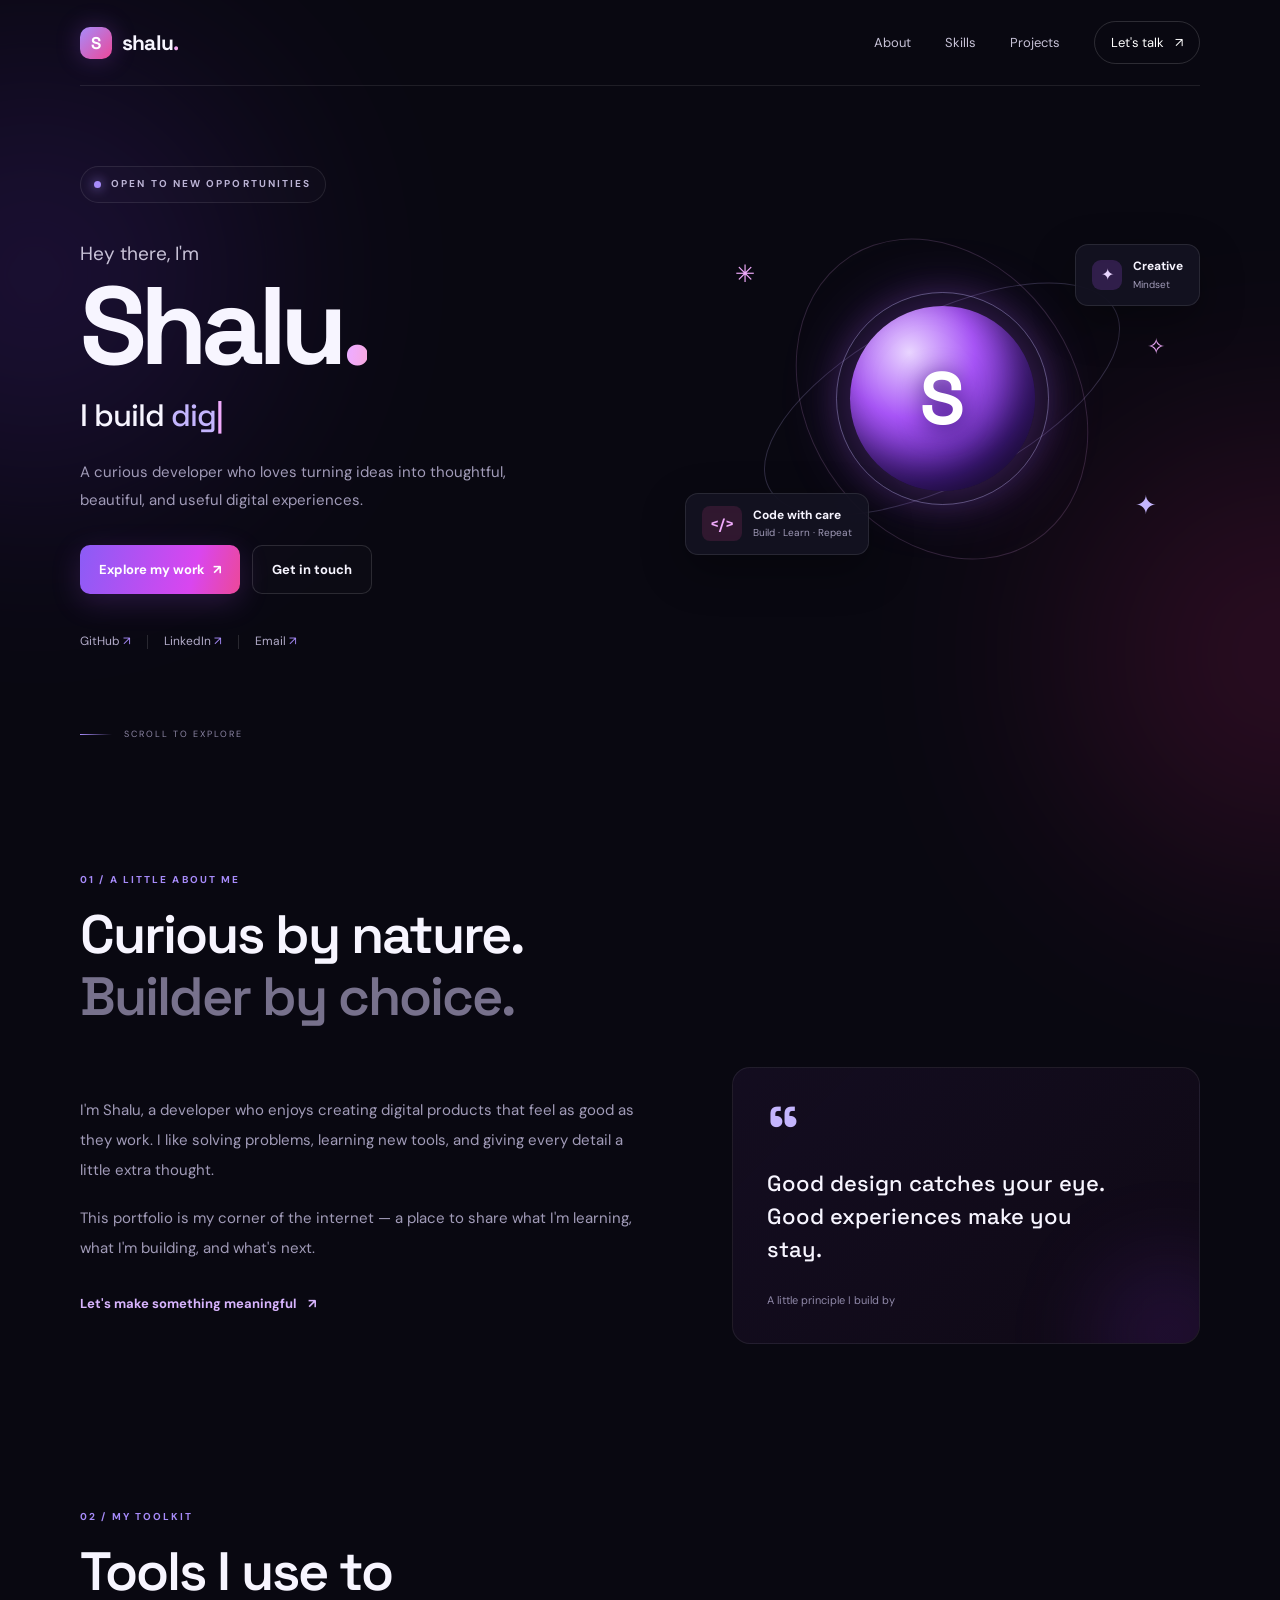
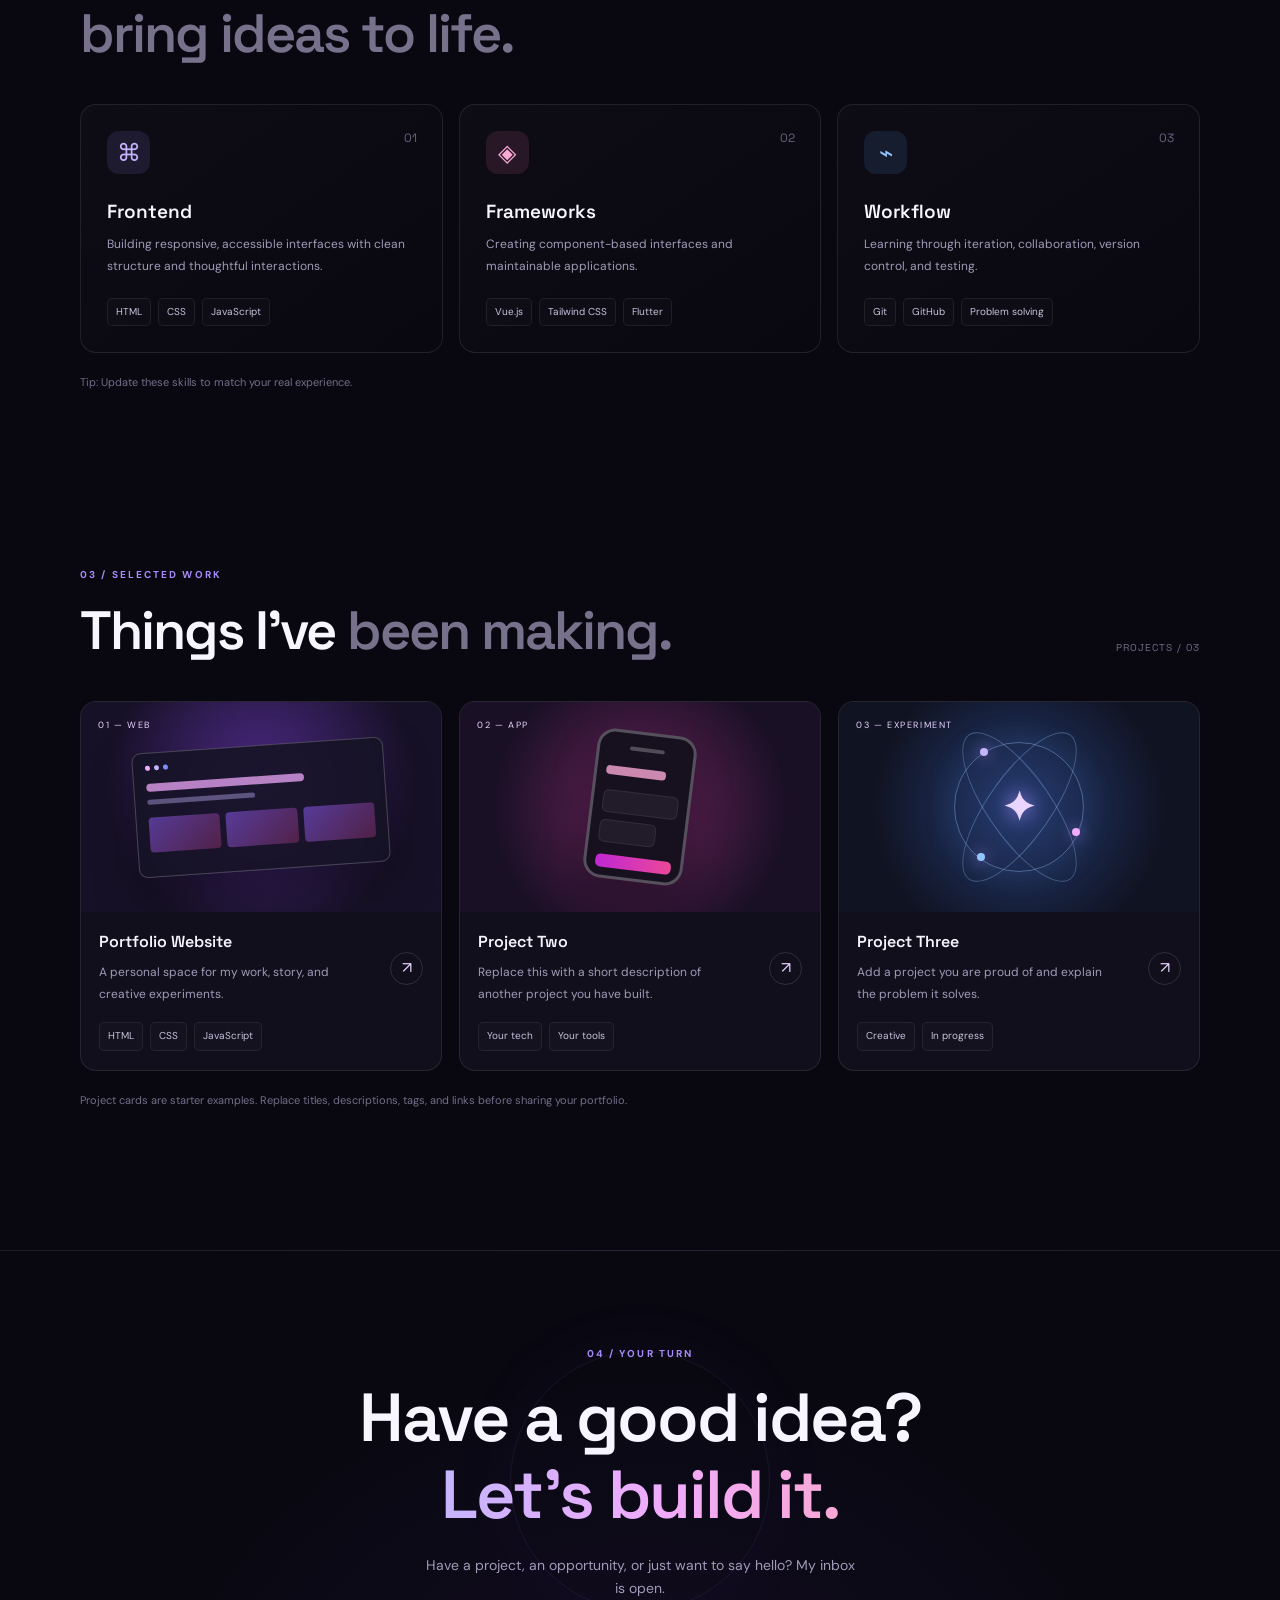
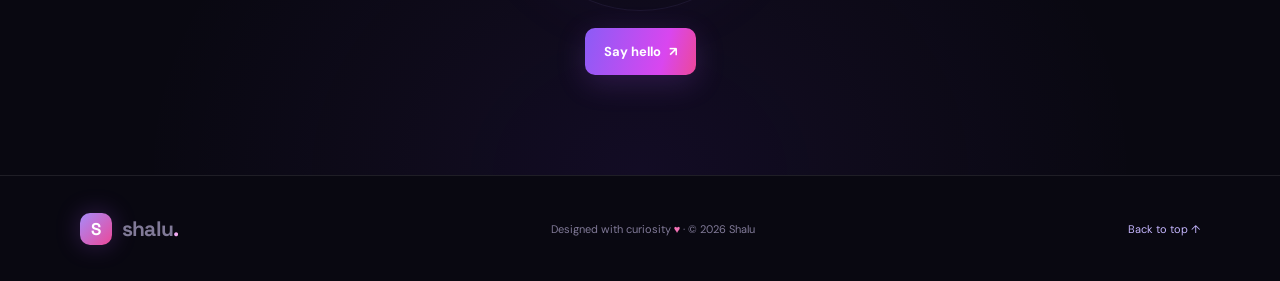
==== index.html @ dce4b7cf "Add files via upload" ====
<!DOCTYPE html>
<html lang="en">
<head>
  <meta charset="UTF-8" />
  <meta name="viewport" content="width=device-width, initial-scale=1.0" />
  <meta name="theme-color" content="#090811" />
  <meta name="description" content="Shalu's personal portfolio — projects, skills, and ways to connect." />
  <title>Shalu — Personal Portfolio</title>
  <link rel="preconnect" href="https://fonts.googleapis.com">
  <link rel="preconnect" href="https://fonts.gstatic.com" crossorigin>
  <link href="https://fonts.googleapis.com/css2?family=DM+Sans:wght@400;500;600;700&family=Space+Grotesk:wght@400;500;600;700&display=swap" rel="stylesheet">
  <link rel="stylesheet" href="style.css" />
  <script src="script.js" defer></script>
</head>
<body>
  <div class="ambient ambient-one"></div>
  <div class="ambient ambient-two"></div>
  <header class="site-header">
    <a class="brand" href="#home" aria-label="Shalu home"><span class="brand-mark">S</span><span>shalu<span class="brand-dot">.</span></span></a>
    <button class="menu-toggle" aria-label="Toggle navigation" aria-expanded="false"><span></span><span></span></button>
    <nav class="nav-links" id="nav-links">
      <a href="#about">About</a><a href="#skills">Skills</a><a href="#projects">Projects</a><a href="#contact" class="nav-contact">Let's talk <span>↗</span></a>
    </nav>
  </header>

  <main>
    <section class="hero section-wrap" id="home">
      <div class="hero-copy reveal">
        <div class="eyebrow"><span class="status-dot"></span> OPEN TO NEW OPPORTUNITIES</div>
        <p class="hello">Hey there, I'm</p>
        <h1>Shalu<span class="gradient-text">.</span></h1>
        <h2>I build <span class="typed-text">digital experiences</span><span class="cursor">|</span></h2>
        <p class="hero-description">A curious developer who loves turning ideas into thoughtful, beautiful, and useful digital experiences.</p>
        <div class="hero-actions">
          <a class="button button-primary" href="#projects">Explore my work <span>↗</span></a>
          <a class="button button-ghost" href="#contact">Get in touch</a>
        </div>
        <div class="social-row">
          <a href="https://github.com/shalu2024" target="_blank" rel="noreferrer">GitHub <span>↗</span></a>
          <span class="social-divider"></span>
          <a href="https://www.linkedin.com/" target="_blank" rel="noreferrer">LinkedIn <span>↗</span></a>
          <span class="social-divider"></span>
          <a href="mailto:hello@example.com">Email <span>↗</span></a>
        </div>
      </div>
      <div class="hero-art reveal" aria-label="Decorative abstract portfolio artwork">
        <div class="orbit orbit-a"></div><div class="orbit orbit-b"></div>
        <div class="glow-core"><span>S</span></div>
        <div class="floating-card card-top"><span class="mini-icon">✦</span><div><strong>Creative</strong><small>Mindset</small></div></div>
        <div class="floating-card card-bottom"><span class="code-icon">&lt;/&gt;</span><div><strong>Code with care</strong><small>Build · Learn · Repeat</small></div></div>
        <span class="spark spark-one">✳</span><span class="spark spark-two">✦</span><span class="spark spark-three">✧</span>
      </div>
      <a class="scroll-cue" href="#about"><span class="scroll-line"></span> SCROLL TO EXPLORE</a>
    </section>

    <section class="section-wrap section-block" id="about">
      <div class="section-heading reveal"><p class="section-kicker">01 / A LITTLE ABOUT ME</p><h2>Curious by nature.<br><span class="muted">Builder by choice.</span></h2></div>
      <div class="about-grid">
        <div class="about-copy reveal"><p>I'm Shalu, a developer who enjoys creating digital products that feel as good as they work. I like solving problems, learning new tools, and giving every detail a little extra thought.</p><p>This portfolio is my corner of the internet — a place to share what I'm learning, what I'm building, and what's next.</p><a class="text-link" href="#contact">Let's make something meaningful <span>↗</span></a></div>
        <div class="about-note reveal"><span class="quote-mark">“</span><p>Good design catches your eye. Good experiences make you stay.</p><span class="note-caption">A little principle I build by</span></div>
      </div>
    </section>

    <section class="section-wrap section-block" id="skills">
      <div class="section-heading reveal"><p class="section-kicker">02 / MY TOOLKIT</p><h2>Tools I use to<br><span class="muted">bring ideas to life.</span></h2></div>
      <div class="skill-grid">
        <div class="skill-card reveal"><span class="skill-number">01</span><div class="skill-symbol purple">⌘</div><h3>Frontend</h3><p>Building responsive, accessible interfaces with clean structure and thoughtful interactions.</p><div class="tag-list"><span>HTML</span><span>CSS</span><span>JavaScript</span></div></div>
        <div class="skill-card reveal"><span class="skill-number">02</span><div class="skill-symbol pink">◈</div><h3>Frameworks</h3><p>Creating component-based interfaces and maintainable applications.</p><div class="tag-list"><span>Vue.js</span><span>Tailwind CSS</span><span>Flutter</span></div></div>
        <div class="skill-card reveal"><span class="skill-number">03</span><div class="skill-symbol blue">⌁</div><h3>Workflow</h3><p>Learning through iteration, collaboration, version control, and testing.</p><div class="tag-list"><span>Git</span><span>GitHub</span><span>Problem solving</span></div></div>
      </div>
      <p class="small-note">Tip: Update these skills to match your real experience.</p>
    </section>

    <section class="section-wrap section-block" id="projects">
      <div class="section-heading heading-row reveal"><div><p class="section-kicker">03 / SELECTED WORK</p><h2>Things I've <span class="muted">been making.</span></h2></div><span class="project-count">PROJECTS / 03</span></div>
      <div class="project-grid">
        <article class="project-card reveal"><div class="project-visual visual-one"><span class="visual-label">01 — WEB</span><div class="mock-window"><div class="mock-dots"><i></i><i></i><i></i></div><div class="mock-line wide"></div><div class="mock-line"></div><div class="mock-panels"><b></b><b></b><b></b></div></div></div><div class="project-info"><div><h3>Portfolio Website</h3><p>A personal space for my work, story, and creative experiments.</p></div><a class="project-link" href="https://github.com/shalu2024" target="_blank" rel="noreferrer" aria-label="View portfolio project on GitHub">↗</a></div><div class="project-tags"><span>HTML</span><span>CSS</span><span>JavaScript</span></div></article>
        <article class="project-card reveal"><div class="project-visual visual-two"><span class="visual-label">02 — APP</span><div class="app-mock"><div class="app-top"></div><div class="app-title"></div><div class="app-item"></div><div class="app-item short"></div><div class="app-button"></div></div></div><div class="project-info"><div><h3>Project Two</h3><p>Replace this with a short description of another project you have built.</p></div><a class="project-link" href="https://github.com/shalu2024" target="_blank" rel="noreferrer" aria-label="View project two on GitHub">↗</a></div><div class="project-tags"><span>Your tech</span><span>Your tools</span></div></article>
        <article class="project-card reveal"><div class="project-visual visual-three"><span class="visual-label">03 — EXPERIMENT</span><div class="orbital-art"><i></i><i></i><i></i><b>✦</b></div></div><div class="project-info"><div><h3>Project Three</h3><p>Add a project you are proud of and explain the problem it solves.</p></div><a class="project-link" href="https://github.com/shalu2024" target="_blank" rel="noreferrer" aria-label="View project three on GitHub">↗</a></div><div class="project-tags"><span>Creative</span><span>In progress</span></div></article>
      </div>
      <p class="small-note">Project cards are starter examples. Replace titles, descriptions, tags, and links before sharing your portfolio.</p>
    </section>

    <section class="contact-section" id="contact"><div class="section-wrap contact-inner reveal"><p class="section-kicker">04 / YOUR TURN</p><h2>Have a good idea?<br><span class="gradient-text">Let's build it.</span></h2><p>Have a project, an opportunity, or just want to say hello? My inbox is open.</p><a class="button button-primary" href="mailto:hello@example.com">Say hello <span>↗</span></a><div class="contact-orb"></div></div></section>
  </main>

  <footer class="site-footer section-wrap"><a class="brand" href="#home"><span class="brand-mark">S</span><span>shalu<span class="brand-dot">.</span></span></a><p>Designed with curiosity <span class="heart">♥</span> · © <span id="year"></span> Shalu</p><a class="back-top" href="#home">Back to top ↑</a></footer>
</body>
</html>
---- style.css ----
:root{--bg:#090811;--panel:#11101d;--panel2:#151323;--text:#f7f5ff;--muted:#a19bb8;--purple:#a78bfa;--pink:#f472b6;--line:rgba(255,255,255,.09);--font:'DM Sans',sans-serif;--display:'Space Grotesk',sans-serif}
*{box-sizing:border-box}html{scroll-behavior:smooth;scroll-padding-top:90px}body{margin:0;background:var(--bg);color:var(--text);font-family:var(--font);line-height:1.65;overflow-x:hidden}a{color:inherit;text-decoration:none}.ambient{position:absolute;width:430px;height:430px;border-radius:50%;filter:blur(120px);opacity:.17;pointer-events:none;z-index:-1}.ambient-one{top:60px;left:-180px;background:#7c3aed}.ambient-two{top:440px;right:-220px;background:#db2777}.site-header{width:min(1120px,calc(100% - 48px));height:86px;margin:auto;display:flex;align-items:center;justify-content:space-between;border-bottom:1px solid var(--line);position:relative;z-index:10}.brand{display:inline-flex;align-items:center;gap:10px;font:700 21px var(--display);letter-spacing:-.8px}.brand-mark{width:32px;height:32px;display:grid;place-items:center;border-radius:10px;background:linear-gradient(135deg,#a78bfa,#ec4899);color:white;font-size:17px;box-shadow:0 0 25px #a855f744}.brand-dot,.gradient-text{background:linear-gradient(100deg,#c4b5fd,#f0abfc 55%,#f9a8d4);-webkit-background-clip:text;background-clip:text;color:transparent}.nav-links{display:flex;align-items:center;gap:34px;font-size:13px;color:#c7c2d7}.nav-links>a:not(.nav-contact):hover,.social-row a:hover{color:#fff}.nav-contact{padding:10px 16px;border:1px solid #ffffff25;border-radius:30px;color:#fff}.nav-contact span,.button span{margin-left:8px}.menu-toggle{display:none;background:none;border:0}.section-wrap{width:min(1120px,calc(100% - 48px));margin-inline:auto}.hero{min-height:680px;display:grid;grid-template-columns:1.08fr .92fr;align-items:center;position:relative;padding-top:30px;padding-bottom:90px}.hero-copy{padding:50px 0 30px}.eyebrow,.section-kicker{font-size:10px;letter-spacing:2.1px;font-weight:700;color:#bcb4d5}.eyebrow{display:inline-flex;align-items:center;gap:10px;border:1px solid var(--line);background:#ffffff04;padding:9px 13px;border-radius:30px}.status-dot{width:7px;height:7px;background:#a78bfa;border-radius:50%;box-shadow:0 0 12px #a78bfa}.hello{font-size:19px;color:#c8c2d7;margin:35px 0 0}.hero h1{font:700 clamp(66px,9vw,110px)/1.04 var(--display);letter-spacing:-7px;margin:0 0 12px}.hero h2{font:500 clamp(22px,3vw,31px)/1.3 var(--display);letter-spacing:-1px;margin:0 0 22px}.typed-text{color:#c4b5fd}.cursor{color:#f0abfc;animation:blink 1s steps(2,start) infinite}.hero-description{max-width:440px;color:var(--muted);font-size:15px;line-height:1.9}.hero-actions{display:flex;gap:12px;margin-top:30px;flex-wrap:wrap}.button{display:inline-flex;align-items:center;justify-content:center;padding:13px 19px;border-radius:10px;font-size:13px;font-weight:700;transition:transform .2s,box-shadow .2s}.button:hover{transform:translateY(-3px)}.button-primary{background:linear-gradient(105deg,#8b5cf6,#d946ef 70%,#ec4899);box-shadow:0 8px 30px #a855f733;color:white}.button-primary:hover{box-shadow:0 12px 38px #a855f755}.button-ghost{border:1px solid #ffffff20;background:#ffffff04}.social-row{display:flex;align-items:center;gap:16px;margin-top:38px;color:#b2abc8;font-size:12px}.social-row a span{color:#a78bfa}.social-divider{height:14px;width:1px;background:#ffffff22}.hero-art{height:440px;position:relative;display:grid;place-items:center}.glow-core{width:185px;height:185px;border-radius:50%;display:grid;place-items:center;background:radial-gradient(circle at 32% 25%,#e9d5ff,#a855f7 35%,#4c1d95 70%,#170d2d);box-shadow:0 0 65px #a855f766,inset -16px -20px 35px #08061288;position:relative;z-index:2;animation:float 6s ease-in-out infinite}.glow-core:before{content:"";position:absolute;inset:-14px;border:1px solid #c4b5fd66;border-radius:50%;box-shadow:0 0 30px #a855f722}.glow-core span{font:700 74px var(--display);color:white;text-shadow:0 4px 25px #2e1065}.orbit{position:absolute;border:1px solid #c4b5fd35;border-radius:50%;transform:rotate(-27deg)}.orbit-a{width:390px;height:170px}.orbit-b{width:340px;height:270px;transform:rotate(57deg);border-color:#f0abfc2b}.floating-card{position:absolute;display:flex;align-items:center;gap:11px;background:#151323d9;border:1px solid #ffffff18;box-shadow:0 15px 45px #0005;backdrop-filter:blur(14px);padding:12px 16px;border-radius:13px;z-index:3}.floating-card strong,.floating-card small{display:block}.floating-card strong{font-size:12px}.floating-card small{font-size:10px;color:var(--muted)}.card-top{top:65px;right:0}.card-bottom{bottom:64px;left:0}.mini-icon{display:grid;place-items:center;width:30px;height:30px;border-radius:9px;background:#a855f733;color:#e9d5ff}.code-icon{font:700 15px var(--display);color:#f0abfc;background:#ec489922;padding:8px;border-radius:8px}.spark{position:absolute;color:#f0abfc}.spark-one{top:75px;left:50px;font-size:24px}.spark-two{bottom:92px;right:43px;font-size:26px;color:#c4b5fd}.spark-three{top:150px;right:35px;font-size:22px}.scroll-cue{position:absolute;bottom:30px;left:0;display:flex;align-items:center;gap:12px;font-size:9px;letter-spacing:2px;color:#8d86a5}.scroll-line{width:32px;height:1px;background:linear-gradient(90deg,#a78bfa,transparent)}.section-block{padding-top:100px;padding-bottom:65px}.section-heading{margin-bottom:40px}.section-kicker{margin:0 0 16px;color:#a78bfa}.section-heading h2,.contact-inner h2{font:600 clamp(34px,5vw,54px)/1.14 var(--display);letter-spacing:-2px;margin:0}.muted{color:#77718c}.about-grid{display:grid;grid-template-columns:1.1fr .9fr;gap:80px;align-items:center}.about-copy p{font-size:15px;color:var(--muted);line-height:2;margin:0 0 18px}.text-link{display:inline-flex;gap:12px;color:#d8b4fe;font-size:13px;font-weight:700;margin-top:12px}.about-note{min-height:220px;padding:30px 34px;border:1px solid #ffffff12;border-radius:18px;background:linear-gradient(135deg,#a855f711,#ec489908);position:relative;overflow:hidden}.about-note:after{content:"";position:absolute;width:160px;height:160px;border-radius:50%;background:#9333ea20;filter:blur(40px);right:-50px;bottom:-70px}.quote-mark{font:700 64px var(--display);line-height:1;color:#c4b5fd}.about-note p{font:500 22px/1.5 var(--display);max-width:340px;margin:5px 0 20px}.note-caption{font-size:11px;color:#8f88a8}.skill-grid{display:grid;grid-template-columns:repeat(3,1fr);gap:16px}.skill-card{position:relative;padding:26px;border-radius:16px;border:1px solid var(--line);background:linear-gradient(145deg,#ffffff06,#ffffff01);transition:transform .25s,border-color .25s}.skill-card:hover,.project-card:hover{transform:translateY(-5px);border-color:#c084fc55}.skill-number{position:absolute;top:25px;right:25px;font:12px var(--display);color:#69627e}.skill-symbol{width:43px;height:43px;display:grid;place-items:center;border-radius:12px;font-size:24px;margin-bottom:25px}.purple{color:#c4b5fd;background:#a78bfa1c}.pink{color:#f9a8d4;background:#f472b61c}.blue{color:#93c5fd;background:#60a5fa1c}.skill-card h3,.project-info h3{font:600 19px var(--display);margin:0 0 10px}.skill-card p,.project-info p{font-size:12px;line-height:1.8;color:var(--muted);margin:0}.tag-list,.project-tags{display:flex;gap:7px;flex-wrap:wrap;margin-top:20px}.tag-list span,.project-tags span{font-size:10px;color:#c8c1dc;border:1px solid #ffffff12;background:#ffffff04;border-radius:5px;padding:5px 8px}.small-note{font-size:11px;color:#746d89;margin-top:20px}.heading-row{display:flex;justify-content:space-between;align-items:end}.project-count{font:10px var(--display);letter-spacing:1px;color:#716a86;padding-bottom:7px}.project-grid{display:grid;grid-template-columns:repeat(3,1fr);gap:17px}.project-card{border:1px solid var(--line);border-radius:16px;overflow:hidden;background:#100f1b;transition:transform .25s,border-color .25s}.project-visual{height:210px;position:relative;display:grid;place-items:center;overflow:hidden}.visual-one{background:radial-gradient(circle at 50% 40%,#542d91,#171127 70%)}.visual-two{background:radial-gradient(circle at 50% 50%,#6b245e,#1a1025 70%)}.visual-three{background:radial-gradient(circle at 50% 50%,#253c72,#101322 70%)}.visual-label{position:absolute;top:16px;left:17px;font-size:9px;letter-spacing:1.6px;color:#e9d5ff}.mock-window{width:70%;height:125px;border-radius:9px;background:#171326e8;border:1px solid #ffffff35;padding:12px;box-shadow:0 20px 45px #0006;transform:rotate(-4deg)}.mock-dots{display:flex;gap:4px;margin-bottom:13px}.mock-dots i{width:5px;height:5px;border-radius:50%;background:#f0abfc}.mock-dots i:nth-child(2){background:#c4b5fd}.mock-dots i:nth-child(3){background:#818cf8}.mock-line{height:5px;width:48%;background:#c4b5fd66;border-radius:4px;margin:8px 0}.mock-line.wide{width:70%;height:8px;background:#f0abfcbb}.mock-panels{display:flex;gap:6px;margin-top:13px}.mock-panels b{height:35px;flex:1;border-radius:4px;background:linear-gradient(135deg,#8b5cf688,#ec489944)}.app-mock{width:100px;height:150px;border-radius:18px;border:3px solid #ffffff44;background:#17101f;padding:13px 9px;transform:rotate(7deg);box-shadow:0 20px 40px #0005}.app-top{width:35px;height:4px;border-radius:4px;background:#ffffff40;margin:0 auto 17px}.app-title{height:9px;width:60px;background:#f9a8d4cc;border-radius:4px;margin-bottom:15px}.app-item{height:23px;background:#ffffff0d;border:1px solid #ffffff14;border-radius:6px;margin-bottom:7px}.app-item.short{width:75%}.app-button{height:13px;border-radius:5px;background:linear-gradient(90deg,#c026d3,#ec4899);margin-top:12px}.orbital-art{width:130px;height:130px;border:1px solid #93c5fd66;border-radius:50%;display:grid;place-items:center;position:relative;box-shadow:0 0 35px #60a5fa22}.orbital-art:before,.orbital-art:after{content:"";position:absolute;width:175px;height:62px;border:1px solid #93c5fd55;border-radius:50%;transform:rotate(55deg)}.orbital-art:after{transform:rotate(-55deg)}.orbital-art i{position:absolute;width:8px;height:8px;border-radius:50%;background:#c4b5fd;box-shadow:0 0 15px #a78bfa}.orbital-art i:nth-child(1){top:5px;left:25px}.orbital-art i:nth-child(2){right:3px;bottom:35px;background:#f0abfc}.orbital-art i:nth-child(3){left:22px;bottom:10px;background:#93c5fd}.orbital-art b{font-size:40px;color:#e9d5ff;text-shadow:0 0 20px #a78bfa}.project-info{display:flex;align-items:center;justify-content:space-between;gap:12px;padding:19px 18px 0}.project-info h3{font-size:16px}.project-info p{max-width:260px}.project-link{width:33px;height:33px;flex:0 0 auto;border:1px solid #ffffff20;border-radius:50%;display:grid;place-items:center;color:#e9d5ff;transition:background .2s}.project-link:hover{background:#a855f733}.project-tags{padding:0 18px 19px;margin-top:17px}.contact-section{padding:95px 0 100px;margin-top:65px;border-top:1px solid var(--line);border-bottom:1px solid var(--line);background:radial-gradient(ellipse at 50% 100%,#7c3aed16,transparent 55%);overflow:hidden}.contact-inner{text-align:center;position:relative}.contact-inner h2{font-size:clamp(42px,6vw,68px);margin-bottom:20px}.contact-inner>p:not(.section-kicker){color:var(--muted);font-size:14px;margin:0 auto 28px;max-width:430px}.contact-orb{position:absolute;width:260px;height:260px;border-radius:50%;border:1px solid #a78bfa17;left:calc(50% - 130px);top:5px;z-index:-1;box-shadow:0 0 80px #a855f70b}.site-footer{min-height:105px;display:flex;align-items:center;justify-content:space-between;gap:20px;color:#817a98}.site-footer p{font-size:11px}.heart{color:#f472b6}.back-top{font-size:11px;color:#c4b5fd}.reveal{opacity:0;transform:translateY(18px);transition:opacity .7s ease,transform .7s ease}.reveal.visible{opacity:1;transform:translateY(0)}@keyframes float{0%,100%{transform:translateY(0)}50%{transform:translateY(-12px)}}@keyframes blink{to{visibility:hidden}}
@media(max-width:800px){.hero{grid-template-columns:1fr;min-height:auto;padding-top:65px;padding-bottom:100px}.hero-copy{padding:0}.hero-art{height:350px;grid-row:1;margin-bottom:20px}.glow-core{width:145px;height:145px}.glow-core span{font-size:58px}.orbit-a{width:310px;height:140px}.orbit-b{width:270px;height:220px}.card-top{right:5%}.card-bottom{left:5%;bottom:30px}.scroll-cue{bottom:35px}.about-grid{gap:30px}.skill-grid,.project-grid{grid-template-columns:1fr 1fr}.project-card:last-child{grid-column:1/-1}.project-card:last-child .project-visual{height:180px}}
@media(max-width:560px){.site-header,.section-wrap{width:calc(100% - 36px)}.site-header{height:72px}.menu-toggle{display:flex;flex-direction:column;gap:5px;padding:8px}.menu-toggle span{width:23px;height:2px;background:#eee;border-radius:2px}.nav-links{display:none;position:absolute;top:65px;left:0;right:0;flex-direction:column;gap:0;align-items:stretch;padding:12px;border:1px solid var(--line);border-radius:14px;background:#11101df5;backdrop-filter:blur(15px)}.nav-links.open{display:flex}.nav-links a{padding:13px}.nav-contact{margin-top:5px}.hero{padding-top:38px}.hero-art{height:280px}.glow-core{width:120px;height:120px}.glow-core span{font-size:48px}.orbit-a{width:250px;height:110px}.orbit-b{width:220px;height:180px}.card-top{top:20px;right:0}.card-bottom{bottom:15px;left:0}.floating-card{padding:9px 11px}.spark-one{left:15px;top:55px}.spark-two{right:15px;bottom:45px}.hero h1{letter-spacing:-4px;font-size:76px}.hello{margin-top:25px}.hero h2{font-size:23px}.hero-description{font-size:14px}.social-row{gap:10px;flex-wrap:wrap}.section-block{padding-top:65px;padding-bottom:35px}.section-heading h2{font-size:37px}.about-grid,.skill-grid,.project-grid{grid-template-columns:1fr}.project-card:last-child{grid-column:auto}.about-note{min-height:180px}.skill-card{padding:22px}.heading-row{align-items:start;gap:15px;flex-direction:column}.project-count{padding:0}.project-visual{height:190px}.contact-section{padding:75px 0}.site-footer{padding-top:22px;padding-bottom:22px;flex-wrap:wrap}.site-footer p{order:3;width:100%;margin:0}.back-top{margin-left:auto}}
@media(prefers-reduced-motion:reduce){*,*::before,*::after{scroll-behavior:auto!important;animation:none!important;transition:none!important}.reveal{opacity:1;transform:none}}
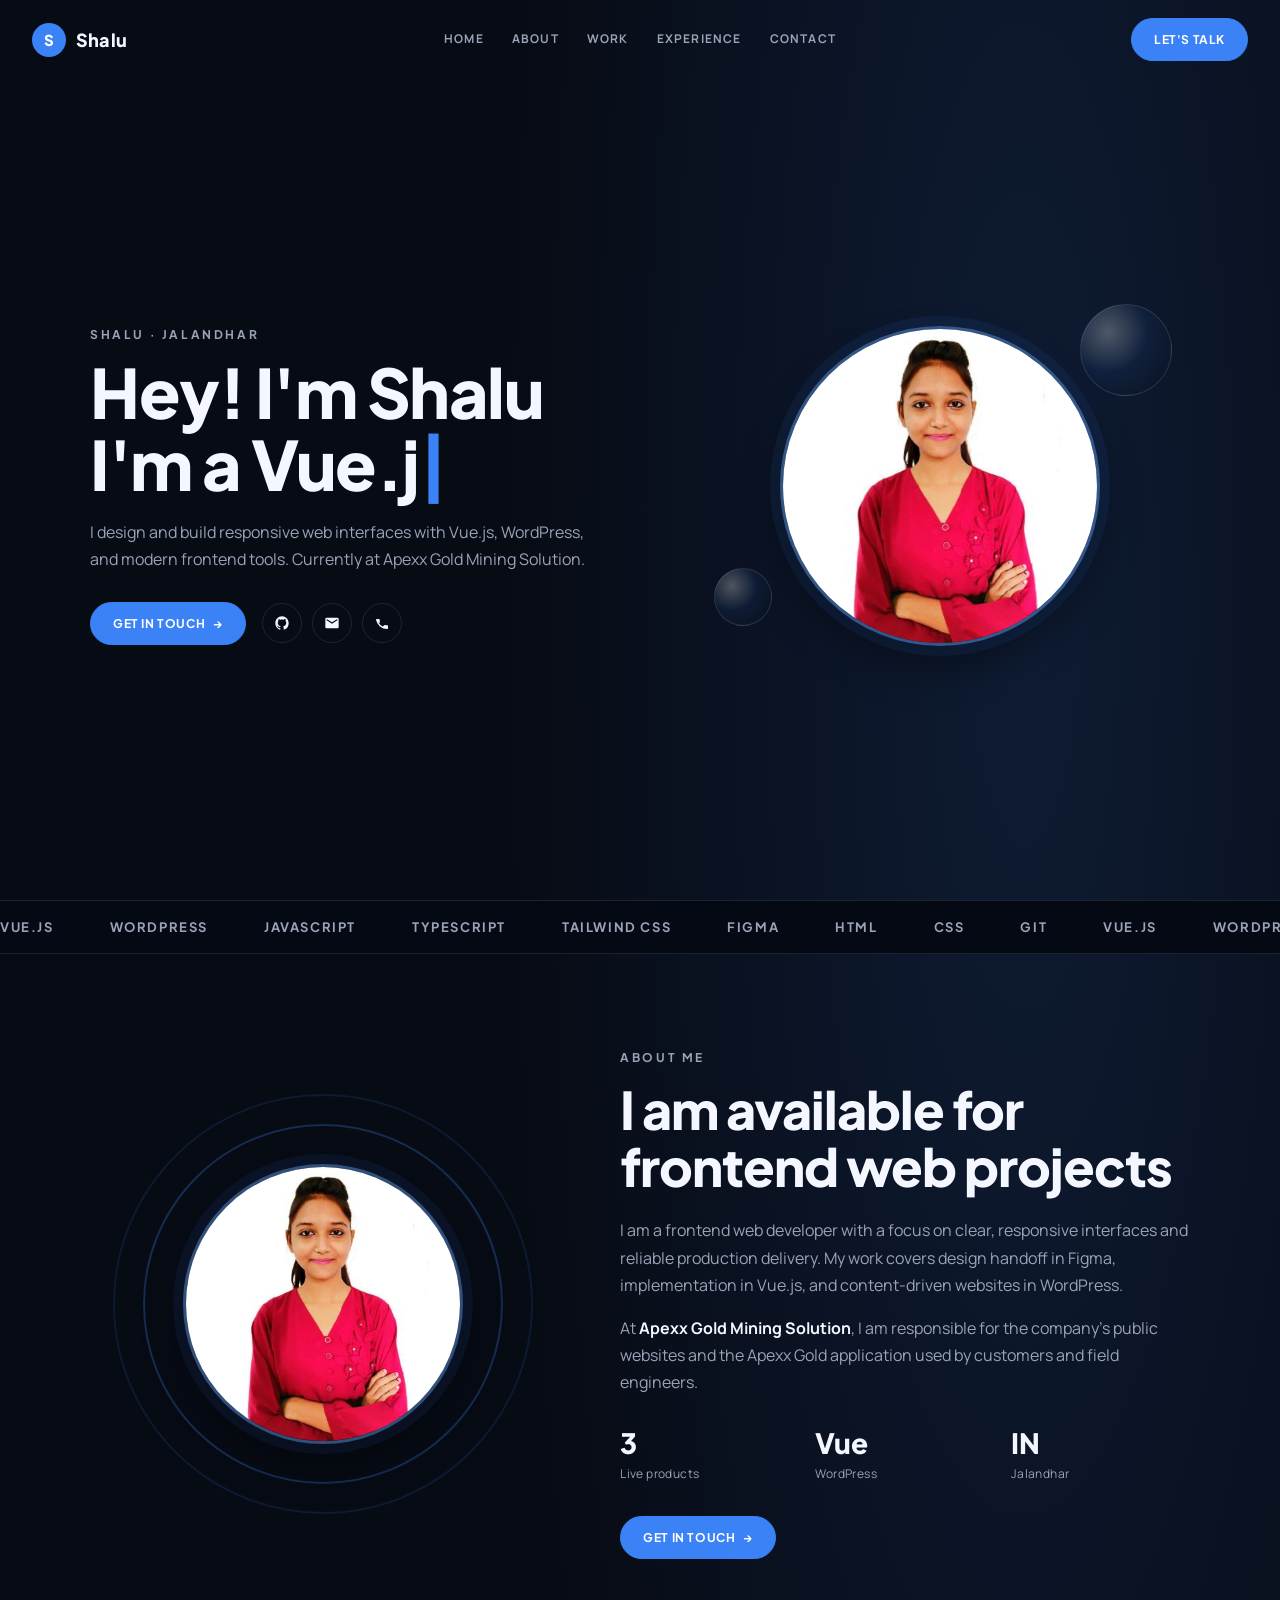
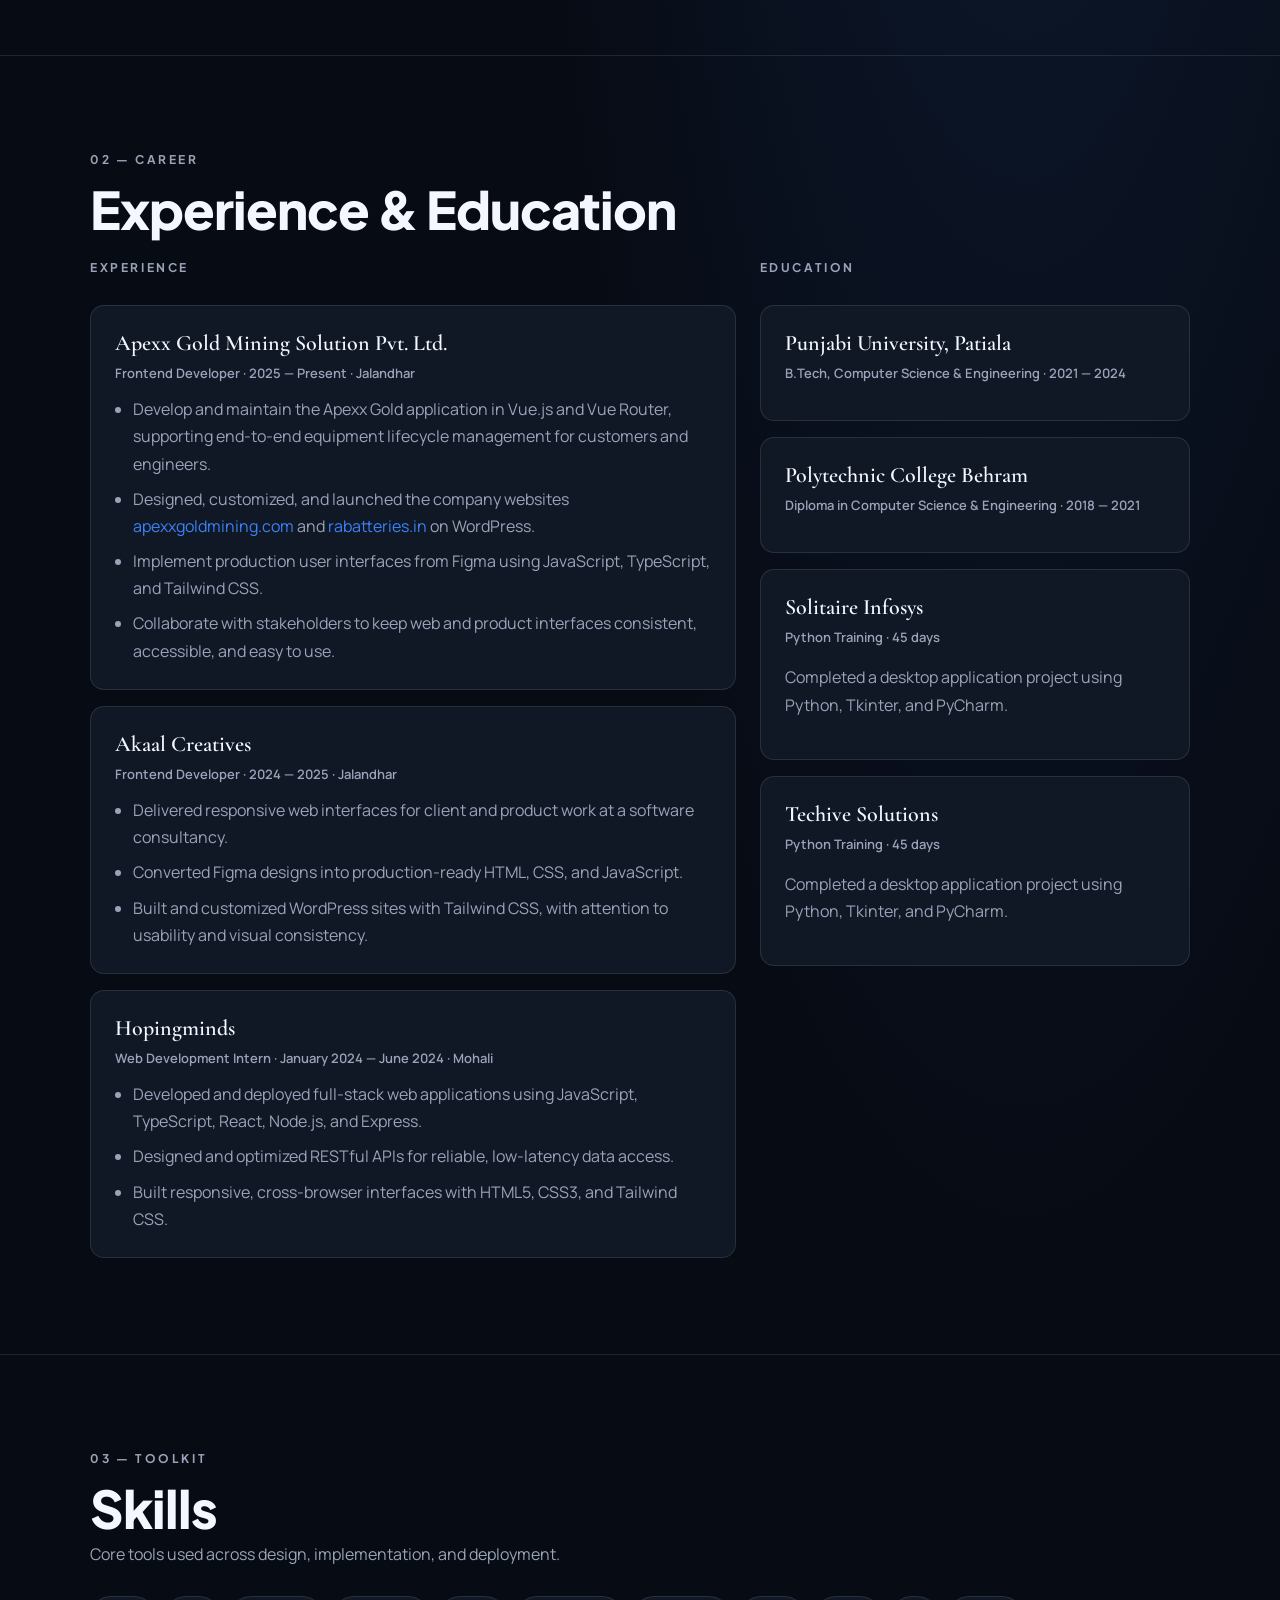
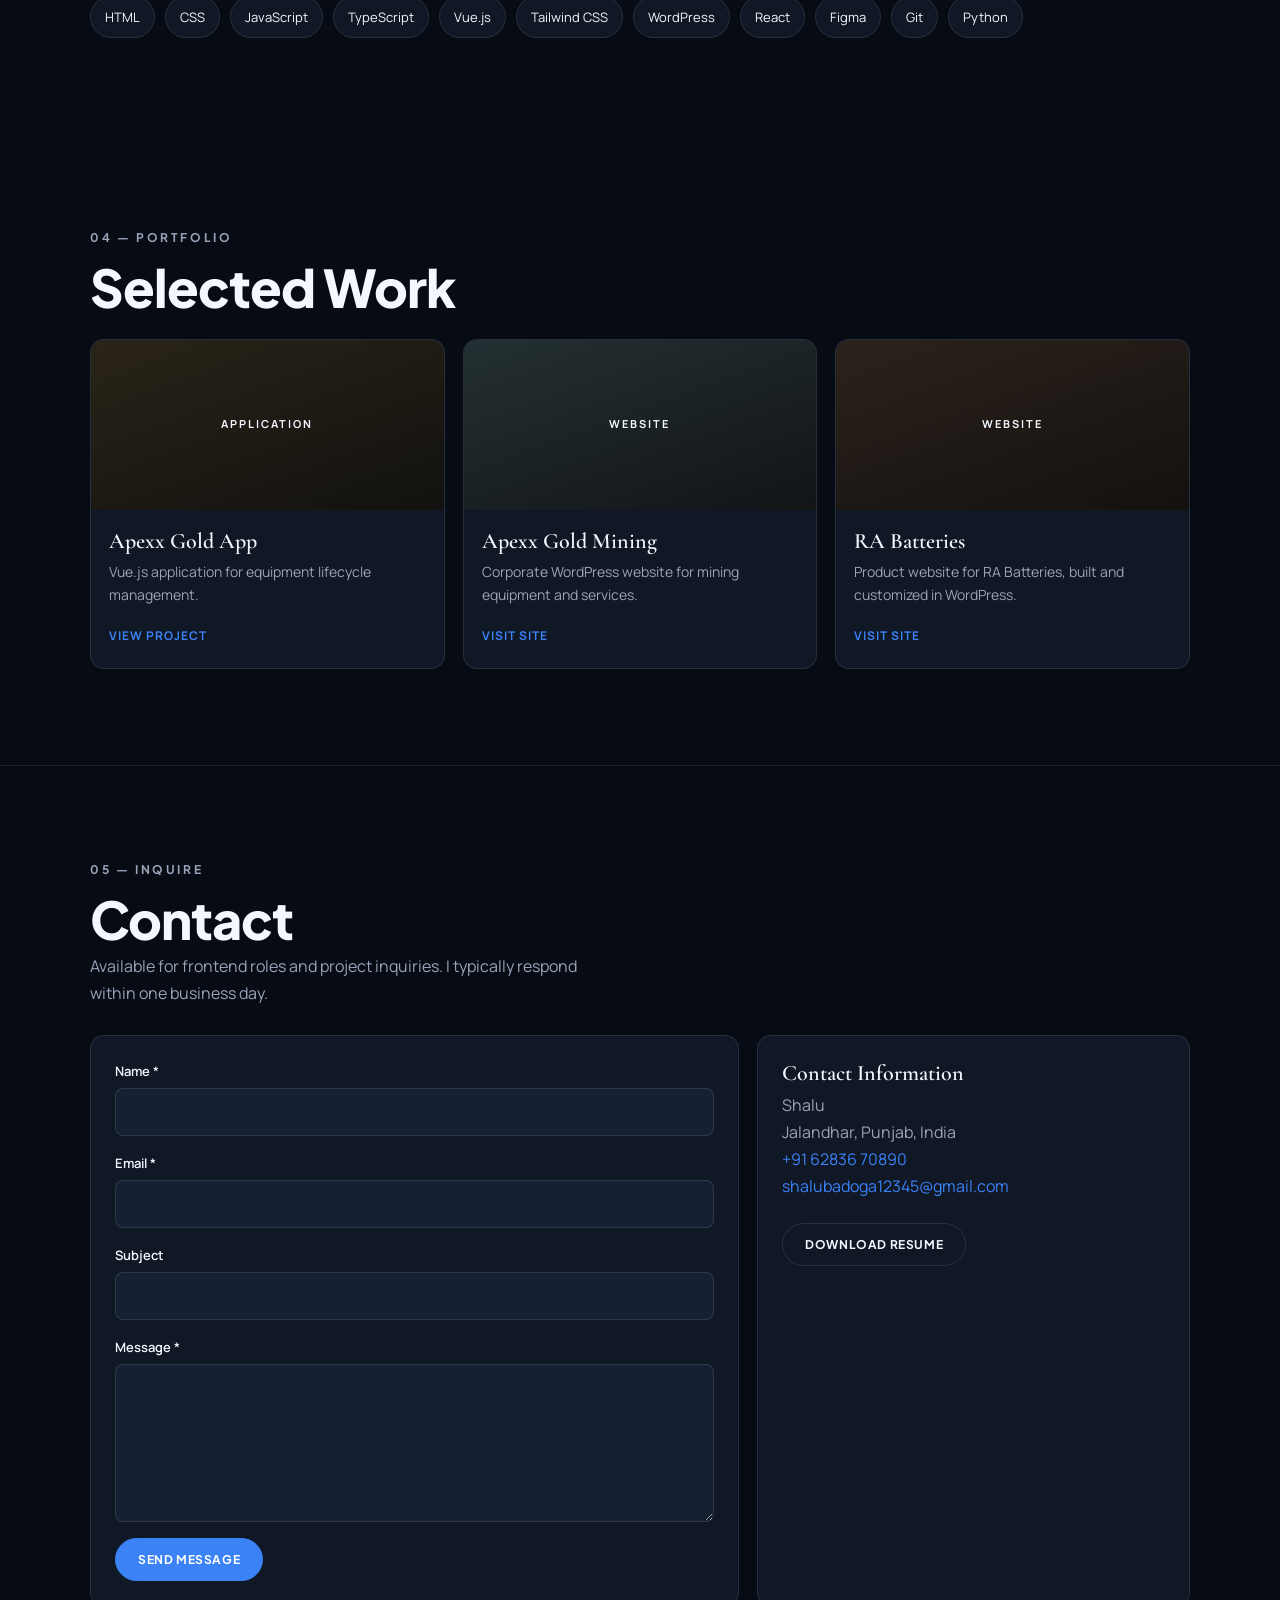
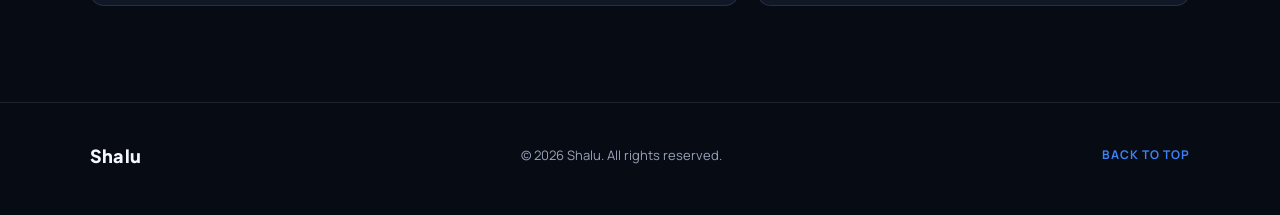
==== commit 588d5952: "feat: publish the redesigned frontend portfolio Replace the placeholder site with current work, a da" ====
--- a/index.html
+++ b/index.html
@@ -3,87 +3,271 @@
 <head>
   <meta charset="UTF-8" />
   <meta name="viewport" content="width=device-width, initial-scale=1.0" />
-  <meta name="theme-color" content="#090811" />
-  <meta name="description" content="Shalu's personal portfolio — projects, skills, and ways to connect." />
-  <title>Shalu — Personal Portfolio</title>
-  <link rel="preconnect" href="https://fonts.googleapis.com">
-  <link rel="preconnect" href="https://fonts.gstatic.com" crossorigin>
-  <link href="https://fonts.googleapis.com/css2?family=DM+Sans:wght@400;500;600;700&family=Space+Grotesk:wght@400;500;600;700&display=swap" rel="stylesheet">
+  <meta name="theme-color" content="#0b0c0e" />
+  <meta name="description" content="Shalu is a Frontend Web Developer based in Jalandhar, building Vue.js applications and WordPress websites at Apexx Gold Mining Solution." />
+  <title>Shalu | Frontend Web Developer</title>
+  <link rel="icon" href="data:image/svg+xml,%3Csvg xmlns='http://www.w3.org/2000/svg' viewBox='0 0 64 64'%3E%3Crect width='64' height='64' rx='12' fill='%230b0c0e'/%3E%3Ctext x='32' y='44' text-anchor='middle' font-size='34' font-family='Georgia' fill='%23c9a36a'%3ES%3C/text%3E%3C/svg%3E" />
+  <link rel="preconnect" href="https://fonts.googleapis.com" />
+  <link rel="preconnect" href="https://fonts.gstatic.com" crossorigin />
+  <link href="https://fonts.googleapis.com/css2?family=Cormorant+Garamond:ital,wght@0,500;0,600;0,700;1,500&family=Manrope:wght@400;500;600;700&family=Plus+Jakarta+Sans:wght@500;600;700;800&display=swap" rel="stylesheet" />
   <link rel="stylesheet" href="style.css" />
   <script src="script.js" defer></script>
 </head>
 <body>
-  <div class="ambient ambient-one"></div>
-  <div class="ambient ambient-two"></div>
   <header class="site-header">
-    <a class="brand" href="#home" aria-label="Shalu home"><span class="brand-mark">S</span><span>shalu<span class="brand-dot">.</span></span></a>
-    <button class="menu-toggle" aria-label="Toggle navigation" aria-expanded="false"><span></span><span></span></button>
-    <nav class="nav-links" id="nav-links">
-      <a href="#about">About</a><a href="#skills">Skills</a><a href="#projects">Projects</a><a href="#contact" class="nav-contact">Let's talk <span>↗</span></a>
+    <a class="brand" href="#home"><span class="brand-mark">S</span>Shalu</a>
+    <nav class="nav-desktop">
+      <a href="#home">Home</a>
+      <a href="#about">About</a>
+      <a href="#works">Work</a>
+      <a href="#resume">Experience</a>
+      <a href="#contact">Contact</a>
     </nav>
+    <div class="header-end">
+      <a class="button header-cta" href="#contact">Let's Talk</a>
+      <button class="menu-toggle" aria-label="Open menu" aria-expanded="false">
+        <span></span><span></span><span></span>
+      </button>
+    </div>
   </header>
 
+  <nav class="nav-overlay" id="nav-links" hidden>
+    <button class="menu-close" aria-label="Close menu">×</button>
+    <ul>
+      <li><a href="#home">Home</a></li>
+      <li><a href="#about">About</a></li>
+      <li><a href="#resume">Experience</a></li>
+      <li><a href="#works">Work</a></li>
+      <li><a href="#contact">Contact</a></li>
+    </ul>
+  </nav>
+
   <main>
-    <section class="hero section-wrap" id="home">
-      <div class="hero-copy reveal">
-        <div class="eyebrow"><span class="status-dot"></span> OPEN TO NEW OPPORTUNITIES</div>
-        <p class="hello">Hey there, I'm</p>
-        <h1>Shalu<span class="gradient-text">.</span></h1>
-        <h2>I build <span class="typed-text">digital experiences</span><span class="cursor">|</span></h2>
-        <p class="hero-description">A curious developer who loves turning ideas into thoughtful, beautiful, and useful digital experiences.</p>
-        <div class="hero-actions">
-          <a class="button button-primary" href="#projects">Explore my work <span>↗</span></a>
-          <a class="button button-ghost" href="#contact">Get in touch</a>
-        </div>
-        <div class="social-row">
-          <a href="https://github.com/shalu2024" target="_blank" rel="noreferrer">GitHub <span>↗</span></a>
-          <span class="social-divider"></span>
-          <a href="https://www.linkedin.com/" target="_blank" rel="noreferrer">LinkedIn <span>↗</span></a>
-          <span class="social-divider"></span>
-          <a href="mailto:hello@example.com">Email <span>↗</span></a>
-        </div>
-      </div>
-      <div class="hero-art reveal" aria-label="Decorative abstract portfolio artwork">
-        <div class="orbit orbit-a"></div><div class="orbit orbit-b"></div>
-        <div class="glow-core"><span>S</span></div>
-        <div class="floating-card card-top"><span class="mini-icon">✦</span><div><strong>Creative</strong><small>Mindset</small></div></div>
-        <div class="floating-card card-bottom"><span class="code-icon">&lt;/&gt;</span><div><strong>Code with care</strong><small>Build · Learn · Repeat</small></div></div>
-        <span class="spark spark-one">✳</span><span class="spark spark-two">✦</span><span class="spark spark-three">✧</span>
-      </div>
-      <a class="scroll-cue" href="#about"><span class="scroll-line"></span> SCROLL TO EXPLORE</a>
-    </section>
-
-    <section class="section-wrap section-block" id="about">
-      <div class="section-heading reveal"><p class="section-kicker">01 / A LITTLE ABOUT ME</p><h2>Curious by nature.<br><span class="muted">Builder by choice.</span></h2></div>
-      <div class="about-grid">
-        <div class="about-copy reveal"><p>I'm Shalu, a developer who enjoys creating digital products that feel as good as they work. I like solving problems, learning new tools, and giving every detail a little extra thought.</p><p>This portfolio is my corner of the internet — a place to share what I'm learning, what I'm building, and what's next.</p><a class="text-link" href="#contact">Let's make something meaningful <span>↗</span></a></div>
-        <div class="about-note reveal"><span class="quote-mark">“</span><p>Good design catches your eye. Good experiences make you stay.</p><span class="note-caption">A little principle I build by</span></div>
-      </div>
-    </section>
-
-    <section class="section-wrap section-block" id="skills">
-      <div class="section-heading reveal"><p class="section-kicker">02 / MY TOOLKIT</p><h2>Tools I use to<br><span class="muted">bring ideas to life.</span></h2></div>
-      <div class="skill-grid">
-        <div class="skill-card reveal"><span class="skill-number">01</span><div class="skill-symbol purple">⌘</div><h3>Frontend</h3><p>Building responsive, accessible interfaces with clean structure and thoughtful interactions.</p><div class="tag-list"><span>HTML</span><span>CSS</span><span>JavaScript</span></div></div>
-        <div class="skill-card reveal"><span class="skill-number">02</span><div class="skill-symbol pink">◈</div><h3>Frameworks</h3><p>Creating component-based interfaces and maintainable applications.</p><div class="tag-list"><span>Vue.js</span><span>Tailwind CSS</span><span>Flutter</span></div></div>
-        <div class="skill-card reveal"><span class="skill-number">03</span><div class="skill-symbol blue">⌁</div><h3>Workflow</h3><p>Learning through iteration, collaboration, version control, and testing.</p><div class="tag-list"><span>Git</span><span>GitHub</span><span>Problem solving</span></div></div>
-      </div>
-      <p class="small-note">Tip: Update these skills to match your real experience.</p>
-    </section>
-
-    <section class="section-wrap section-block" id="projects">
-      <div class="section-heading heading-row reveal"><div><p class="section-kicker">03 / SELECTED WORK</p><h2>Things I've <span class="muted">been making.</span></h2></div><span class="project-count">PROJECTS / 03</span></div>
-      <div class="project-grid">
-        <article class="project-card reveal"><div class="project-visual visual-one"><span class="visual-label">01 — WEB</span><div class="mock-window"><div class="mock-dots"><i></i><i></i><i></i></div><div class="mock-line wide"></div><div class="mock-line"></div><div class="mock-panels"><b></b><b></b><b></b></div></div></div><div class="project-info"><div><h3>Portfolio Website</h3><p>A personal space for my work, story, and creative experiments.</p></div><a class="project-link" href="https://github.com/shalu2024" target="_blank" rel="noreferrer" aria-label="View portfolio project on GitHub">↗</a></div><div class="project-tags"><span>HTML</span><span>CSS</span><span>JavaScript</span></div></article>
-        <article class="project-card reveal"><div class="project-visual visual-two"><span class="visual-label">02 — APP</span><div class="app-mock"><div class="app-top"></div><div class="app-title"></div><div class="app-item"></div><div class="app-item short"></div><div class="app-button"></div></div></div><div class="project-info"><div><h3>Project Two</h3><p>Replace this with a short description of another project you have built.</p></div><a class="project-link" href="https://github.com/shalu2024" target="_blank" rel="noreferrer" aria-label="View project two on GitHub">↗</a></div><div class="project-tags"><span>Your tech</span><span>Your tools</span></div></article>
-        <article class="project-card reveal"><div class="project-visual visual-three"><span class="visual-label">03 — EXPERIMENT</span><div class="orbital-art"><i></i><i></i><i></i><b>✦</b></div></div><div class="project-info"><div><h3>Project Three</h3><p>Add a project you are proud of and explain the problem it solves.</p></div><a class="project-link" href="https://github.com/shalu2024" target="_blank" rel="noreferrer" aria-label="View project three on GitHub">↗</a></div><div class="project-tags"><span>Creative</span><span>In progress</span></div></article>
-      </div>
-      <p class="small-note">Project cards are starter examples. Replace titles, descriptions, tags, and links before sharing your portfolio.</p>
-    </section>
-
-    <section class="contact-section" id="contact"><div class="section-wrap contact-inner reveal"><p class="section-kicker">04 / YOUR TURN</p><h2>Have a good idea?<br><span class="gradient-text">Let's build it.</span></h2><p>Have a project, an opportunity, or just want to say hello? My inbox is open.</p><a class="button button-primary" href="mailto:hello@example.com">Say hello <span>↗</span></a><div class="contact-orb"></div></div></section>
+    <section class="hero" id="home">
+      <div class="wrap hero-inner">
+        <div class="hero-copy">
+          <p class="hero-name">Shalu · Jalandhar</p>
+          <h1>Hey! I'm Shalu<br />I'm a <span class="typed-text">Frontend Developer</span><span class="cursor">|</span></h1>
+          <p class="hero-tagline">I design and build responsive web interfaces with Vue.js, WordPress, and modern frontend tools. Currently at Apexx Gold Mining Solution.</p>
+          <div class="hero-actions">
+            <a class="button" href="#contact">Get in Touch <span>→</span></a>
+            <div class="socials">
+              <a href="https://github.com/shalu2024" target="_blank" rel="noreferrer" aria-label="GitHub">
+                <svg viewBox="0 0 24 24" width="16" height="16" aria-hidden="true"><path fill="currentColor" d="M12 2C6.48 2 2 6.58 2 12.26c0 4.52 2.87 8.35 6.84 9.71.5.1.68-.22.68-.49 0-.24-.01-.88-.01-1.73-2.78.62-3.37-1.37-3.37-1.37-.45-1.18-1.11-1.5-1.11-1.5-.91-.64.07-.63.07-.63 1 .07 1.53 1.06 1.53 1.06.9 1.57 2.36 1.12 2.94.86.09-.67.35-1.12.63-1.38-2.22-.26-4.56-1.14-4.56-5.07 0-1.12.39-2.03 1.03-2.75-.1-.26-.45-1.31.1-2.73 0 0 .84-.27 2.75 1.05A9.3 9.3 0 0 1 12 6.84c.85 0 1.71.12 2.51.35 1.9-1.32 2.74-1.05 2.74-1.05.55 1.42.2 2.47.1 2.73.64.72 1.03 1.63 1.03 2.75 0 3.94-2.34 4.8-4.57 5.06.36.32.68.94.68 1.9 0 1.37-.01 2.47-.01 2.81 0 .27.18.6.69.49A10.04 10.04 0 0 0 22 12.26C22 6.58 17.52 2 12 2z"/></svg>
+              </a>
+              <a href="mailto:shalubadoga12345@gmail.com" aria-label="Email">
+                <svg viewBox="0 0 24 24" width="16" height="16" aria-hidden="true"><path fill="currentColor" d="M20 4H4a2 2 0 0 0-2 2v12a2 2 0 0 0 2 2h16a2 2 0 0 0 2-2V6a2 2 0 0 0-2-2zm0 4-8 5L4 8V6l8 5 8-5z"/></svg>
+              </a>
+              <a href="tel:+916283670890" aria-label="Phone">
+                <svg viewBox="0 0 24 24" width="16" height="16" aria-hidden="true"><path fill="currentColor" d="M6.6 10.8a15.1 15.1 0 0 0 6.6 6.6l2.2-2.2a1 1 0 0 1 1-.25 11.4 11.4 0 0 0 3.6.57 1 1 0 0 1 1 1V20a1 1 0 0 1-1 1A17 17 0 0 1 3 7a1 1 0 0 1 1-1h3.5a1 1 0 0 1 1 1 11.4 11.4 0 0 0 .57 3.6 1 1 0 0 1-.25 1z"/></svg>
+              </a>
+            </div>
+          </div>
+        </div>
+        <div class="hero-visual">
+          <span class="orb orb-a" aria-hidden="true"></span>
+          <span class="orb orb-b" aria-hidden="true"></span>
+          <img class="hero-photo" src="images/shalu.jpg" alt="Professional portrait of Shalu" width="400" height="400" />
+        </div>
+      </div>
+    </section>
+
+    <div class="ticker" aria-hidden="true">
+      <div class="ticker-track">
+        <span>Vue.js</span><span>WordPress</span><span>JavaScript</span><span>TypeScript</span><span>Tailwind CSS</span><span>Figma</span><span>HTML</span><span>CSS</span><span>Git</span>
+        <span>Vue.js</span><span>WordPress</span><span>JavaScript</span><span>TypeScript</span><span>Tailwind CSS</span><span>Figma</span><span>HTML</span><span>CSS</span><span>Git</span>
+      </div>
+    </div>
+
+    <section class="about" id="about">
+      <div class="wrap about-grid">
+        <div class="about-visual">
+          <span class="ring ring-a" aria-hidden="true"></span>
+          <span class="ring ring-b" aria-hidden="true"></span>
+          <img class="portrait" src="images/shalu.jpg" alt="Shalu, Frontend Web Developer" width="400" height="400" />
+        </div>
+        <div class="about-copy">
+          <p class="kicker">About Me</p>
+          <h2 class="section-title">I am available for frontend web projects</h2>
+          <p>
+            I am a frontend web developer with a focus on clear, responsive interfaces
+            and reliable production delivery. My work covers design handoff in Figma,
+            implementation in Vue.js, and content-driven websites in WordPress.
+          </p>
+          <p>
+            At <strong>Apexx Gold Mining Solution</strong>, I am responsible for the
+            company's public websites and the Apexx Gold application used by customers
+            and field engineers.
+          </p>
+          <div class="about-facts">
+            <div>
+              <strong>3</strong>
+              <span>Live products</span>
+            </div>
+            <div>
+              <strong>Vue</strong>
+              <span>WordPress</span>
+            </div>
+            <div>
+              <strong>IN</strong>
+              <span>Jalandhar</span>
+            </div>
+          </div>
+          <a class="button" href="#contact">Get in Touch <span>→</span></a>
+        </div>
+      </div>
+    </section>
+
+    <section class="resume" id="resume">
+      <div class="wrap">
+        <p class="kicker">02 — Career</p>
+        <h2 class="section-title">Experience &amp; Education</h2>
+        <div class="resume-layout">
+          <div class="resume-block">
+            <h3 class="banner">Experience</h3>
+            <article class="card">
+              <h3>Apexx Gold Mining Solution Pvt. Ltd.</h3>
+              <p class="meta">Frontend Developer · 2025 — Present · Jalandhar</p>
+              <ul>
+                <li>Develop and maintain the Apexx Gold application in Vue.js and Vue Router, supporting end-to-end equipment lifecycle management for customers and engineers.</li>
+                <li>Designed, customized, and launched the company websites <a href="https://www.apexxgoldmining.com/" target="_blank" rel="noreferrer">apexxgoldmining.com</a> and <a href="https://www.rabatteries.in/" target="_blank" rel="noreferrer">rabatteries.in</a> on WordPress.</li>
+                <li>Implement production user interfaces from Figma using JavaScript, TypeScript, and Tailwind CSS.</li>
+                <li>Collaborate with stakeholders to keep web and product interfaces consistent, accessible, and easy to use.</li>
+              </ul>
+            </article>
+            <article class="card">
+              <h3>Akaal Creatives</h3>
+              <p class="meta">Frontend Developer · 2024 — 2025 · Jalandhar</p>
+              <ul>
+                <li>Delivered responsive web interfaces for client and product work at a software consultancy.</li>
+                <li>Converted Figma designs into production-ready HTML, CSS, and JavaScript.</li>
+                <li>Built and customized WordPress sites with Tailwind CSS, with attention to usability and visual consistency.</li>
+              </ul>
+            </article>
+            <article class="card">
+              <h3>Hopingminds</h3>
+              <p class="meta">Web Development Intern · January 2024 — June 2024 · Mohali</p>
+              <ul>
+                <li>Developed and deployed full-stack web applications using JavaScript, TypeScript, React, Node.js, and Express.</li>
+                <li>Designed and optimized RESTful APIs for reliable, low-latency data access.</li>
+                <li>Built responsive, cross-browser interfaces with HTML5, CSS3, and Tailwind CSS.</li>
+              </ul>
+            </article>
+          </div>
+
+          <div class="resume-block">
+            <h3 class="banner">Education</h3>
+            <article class="card">
+              <h3>Punjabi University, Patiala</h3>
+              <p class="meta">B.Tech, Computer Science &amp; Engineering · 2021 — 2024</p>
+            </article>
+            <article class="card">
+              <h3>Polytechnic College Behram</h3>
+              <p class="meta">Diploma in Computer Science &amp; Engineering · 2018 — 2021</p>
+            </article>
+            <article class="card">
+              <h3>Solitaire Infosys</h3>
+              <p class="meta">Python Training · 45 days</p>
+              <p>Completed a desktop application project using Python, Tkinter, and PyCharm.</p>
+            </article>
+            <article class="card">
+              <h3>Techive Solutions</h3>
+              <p class="meta">Python Training · 45 days</p>
+              <p>Completed a desktop application project using Python, Tkinter, and PyCharm.</p>
+            </article>
+          </div>
+        </div>
+      </div>
+    </section>
+
+    <section class="skills" id="skills">
+      <div class="wrap">
+        <p class="kicker">03 — Toolkit</p>
+        <h2 class="section-title">Skills</h2>
+        <p class="lead">Core tools used across design, implementation, and deployment.</p>
+        <ul class="skill-list">
+          <li>HTML</li>
+          <li>CSS</li>
+          <li>JavaScript</li>
+          <li>TypeScript</li>
+          <li>Vue.js</li>
+          <li>Tailwind CSS</li>
+          <li>WordPress</li>
+          <li>React</li>
+          <li>Figma</li>
+          <li>Git</li>
+          <li>Python</li>
+        </ul>
+      </div>
+    </section>
+
+    <section class="works" id="works">
+      <div class="wrap">
+        <p class="kicker">04 — Portfolio</p>
+        <h2 class="section-title">Selected Work</h2>
+        <div class="work-grid">
+          <a class="work-card" href="https://apps.apple.com/in/app/apexx-gold/id6762597234" target="_blank" rel="noreferrer">
+            <div class="work-thumb tone-one"><span>Application</span></div>
+            <div class="work-body">
+              <h3>Apexx Gold App</h3>
+              <p>Vue.js application for equipment lifecycle management.</p>
+              <span class="work-link">View project</span>
+            </div>
+          </a>
+          <a class="work-card" href="https://www.apexxgoldmining.com/" target="_blank" rel="noreferrer">
+            <div class="work-thumb tone-two"><span>Website</span></div>
+            <div class="work-body">
+              <h3>Apexx Gold Mining</h3>
+              <p>Corporate WordPress website for mining equipment and services.</p>
+              <span class="work-link">Visit site</span>
+            </div>
+          </a>
+          <a class="work-card" href="https://www.rabatteries.in/" target="_blank" rel="noreferrer">
+            <div class="work-thumb tone-three"><span>Website</span></div>
+            <div class="work-body">
+              <h3>RA Batteries</h3>
+              <p>Product website for RA Batteries, built and customized in WordPress.</p>
+              <span class="work-link">Visit site</span>
+            </div>
+          </a>
+        </div>
+      </div>
+    </section>
+
+    <section class="contact" id="contact">
+      <div class="wrap">
+        <p class="kicker">05 — Inquire</p>
+        <h2 class="section-title">Contact</h2>
+        <p class="lead contact-intro">Available for frontend roles and project inquiries. I typically respond within one business day.</p>
+        <div class="contact-grid">
+          <form class="contact-form card" action="mailto:shalubadoga12345@gmail.com" method="post" enctype="text/plain">
+            <label>Name *<input type="text" name="name" required /></label>
+            <label>Email *<input type="email" name="email" required /></label>
+            <label>Subject<input type="text" name="subject" /></label>
+            <label>Message *<textarea name="message" rows="6" required></textarea></label>
+            <button type="submit" class="button">Send Message</button>
+          </form>
+          <div class="contact-aside card">
+            <h3>Contact Information</h3>
+            <p>
+              Shalu<br />
+              Jalandhar, Punjab, India<br />
+              <a href="tel:+916283670890">+91 62836 70890</a><br />
+              <a href="mailto:shalubadoga12345@gmail.com">shalubadoga12345@gmail.com</a>
+            </p>
+            <a class="button button-ghost" href="shalu_resume2025.pdf" download>Download Resume</a>
+          </div>
+        </div>
+      </div>
+    </section>
   </main>
 
-  <footer class="site-footer section-wrap"><a class="brand" href="#home"><span class="brand-mark">S</span><span>shalu<span class="brand-dot">.</span></span></a><p>Designed with curiosity <span class="heart">♥</span> · © <span id="year"></span> Shalu</p><a class="back-top" href="#home">Back to top ↑</a></footer>
+  <footer class="site-footer">
+    <div class="wrap footer-inner">
+      <a class="brand" href="#home">Shalu</a>
+      <p>© <span id="year"></span> Shalu. All rights reserved.</p>
+      <a class="back-top" href="#home">Back to top</a>
+    </div>
+  </footer>
 </body>
 </html>
--- a/style.css
+++ b/style.css
@@ -1,5 +1,619 @@
- :root{--bg:#090811;--panel:#11101d;--panel2:#151323;--text:#f7f5ff;--muted:#a19bb8;--purple:#a78bfa;--pink:#f472b6;--line:rgba(255,255,255,.09);--font:'DM Sans',sans-serif;--display:'Space Grotesk',sans-serif}
-*{box-sizing:border-box}html{scroll-behavior:smooth;scroll-padding-top:90px}body{margin:0;background:var(--bg);color:var(--text);font-family:var(--font);line-height:1.65;overflow-x:hidden}a{color:inherit;text-decoration:none}.ambient{position:absolute;width:430px;height:430px;border-radius:50%;filter:blur(120px);opacity:.17;pointer-events:none;z-index:-1}.ambient-one{top:60px;left:-180px;background:#7c3aed}.ambient-two{top:440px;right:-220px;background:#db2777}.site-header{width:min(1120px,calc(100% - 48px));height:86px;margin:auto;display:flex;align-items:center;justify-content:space-between;border-bottom:1px solid var(--line);position:relative;z-index:10}.brand{display:inline-flex;align-items:center;gap:10px;font:700 21px var(--display);letter-spacing:-.8px}.brand-mark{width:32px;height:32px;display:grid;place-items:center;border-radius:10px;background:linear-gradient(135deg,#a78bfa,#ec4899);color:white;font-size:17px;box-shadow:0 0 25px #a855f744}.brand-dot,.gradient-text{background:linear-gradient(100deg,#c4b5fd,#f0abfc 55%,#f9a8d4);-webkit-background-clip:text;background-clip:text;color:transparent}.nav-links{display:flex;align-items:center;gap:34px;font-size:13px;color:#c7c2d7}.nav-links>a:not(.nav-contact):hover,.social-row a:hover{color:#fff}.nav-contact{padding:10px 16px;border:1px solid #ffffff25;border-radius:30px;color:#fff}.nav-contact span,.button span{margin-left:8px}.menu-toggle{display:none;background:none;border:0}.section-wrap{width:min(1120px,calc(100% - 48px));margin-inline:auto}.hero{min-height:680px;display:grid;grid-template-columns:1.08fr .92fr;align-items:center;position:relative;padding-top:30px;padding-bottom:90px}.hero-copy{padding:50px 0 30px}.eyebrow,.section-kicker{font-size:10px;letter-spacing:2.1px;font-weight:700;color:#bcb4d5}.eyebrow{display:inline-flex;align-items:center;gap:10px;border:1px solid var(--line);background:#ffffff04;padding:9px 13px;border-radius:30px}.status-dot{width:7px;height:7px;background:#a78bfa;border-radius:50%;box-shadow:0 0 12px #a78bfa}.hello{font-size:19px;color:#c8c2d7;margin:35px 0 0}.hero h1{font:700 clamp(66px,9vw,110px)/1.04 var(--display);letter-spacing:-7px;margin:0 0 12px}.hero h2{font:500 clamp(22px,3vw,31px)/1.3 var(--display);letter-spacing:-1px;margin:0 0 22px}.typed-text{color:#c4b5fd}.cursor{color:#f0abfc;animation:blink 1s steps(2,start) infinite}.hero-description{max-width:440px;color:var(--muted);font-size:15px;line-height:1.9}.hero-actions{display:flex;gap:12px;margin-top:30px;flex-wrap:wrap}.button{display:inline-flex;align-items:center;justify-content:center;padding:13px 19px;border-radius:10px;font-size:13px;font-weight:700;transition:transform .2s,box-shadow .2s}.button:hover{transform:translateY(-3px)}.button-primary{background:linear-gradient(105deg,#8b5cf6,#d946ef 70%,#ec4899);box-shadow:0 8px 30px #a855f733;color:white}.button-primary:hover{box-shadow:0 12px 38px #a855f755}.button-ghost{border:1px solid #ffffff20;background:#ffffff04}.social-row{display:flex;align-items:center;gap:16px;margin-top:38px;color:#b2abc8;font-size:12px}.social-row a span{color:#a78bfa}.social-divider{height:14px;width:1px;background:#ffffff22}.hero-art{height:440px;position:relative;display:grid;place-items:center}.glow-core{width:185px;height:185px;border-radius:50%;display:grid;place-items:center;background:radial-gradient(circle at 32% 25%,#e9d5ff,#a855f7 35%,#4c1d95 70%,#170d2d);box-shadow:0 0 65px #a855f766,inset -16px -20px 35px #08061288;position:relative;z-index:2;animation:float 6s ease-in-out infinite}.glow-core:before{content:"";position:absolute;inset:-14px;border:1px solid #c4b5fd66;border-radius:50%;box-shadow:0 0 30px #a855f722}.glow-core span{font:700 74px var(--display);color:white;text-shadow:0 4px 25px #2e1065}.orbit{position:absolute;border:1px solid #c4b5fd35;border-radius:50%;transform:rotate(-27deg)}.orbit-a{width:390px;height:170px}.orbit-b{width:340px;height:270px;transform:rotate(57deg);border-color:#f0abfc2b}.floating-card{position:absolute;display:flex;align-items:center;gap:11px;background:#151323d9;border:1px solid #ffffff18;box-shadow:0 15px 45px #0005;backdrop-filter:blur(14px);padding:12px 16px;border-radius:13px;z-index:3}.floating-card strong,.floating-card small{display:block}.floating-card strong{font-size:12px}.floating-card small{font-size:10px;color:var(--muted)}.card-top{top:65px;right:0}.card-bottom{bottom:64px;left:0}.mini-icon{display:grid;place-items:center;width:30px;height:30px;border-radius:9px;background:#a855f733;color:#e9d5ff}.code-icon{font:700 15px var(--display);color:#f0abfc;background:#ec489922;padding:8px;border-radius:8px}.spark{position:absolute;color:#f0abfc}.spark-one{top:75px;left:50px;font-size:24px}.spark-two{bottom:92px;right:43px;font-size:26px;color:#c4b5fd}.spark-three{top:150px;right:35px;font-size:22px}.scroll-cue{position:absolute;bottom:30px;left:0;display:flex;align-items:center;gap:12px;font-size:9px;letter-spacing:2px;color:#8d86a5}.scroll-line{width:32px;height:1px;background:linear-gradient(90deg,#a78bfa,transparent)}.section-block{padding-top:100px;padding-bottom:65px}.section-heading{margin-bottom:40px}.section-kicker{margin:0 0 16px;color:#a78bfa}.section-heading h2,.contact-inner h2{font:600 clamp(34px,5vw,54px)/1.14 var(--display);letter-spacing:-2px;margin:0}.muted{color:#77718c}.about-grid{display:grid;grid-template-columns:1.1fr .9fr;gap:80px;align-items:center}.about-copy p{font-size:15px;color:var(--muted);line-height:2;margin:0 0 18px}.text-link{display:inline-flex;gap:12px;color:#d8b4fe;font-size:13px;font-weight:700;margin-top:12px}.about-note{min-height:220px;padding:30px 34px;border:1px solid #ffffff12;border-radius:18px;background:linear-gradient(135deg,#a855f711,#ec489908);position:relative;overflow:hidden}.about-note:after{content:"";position:absolute;width:160px;height:160px;border-radius:50%;background:#9333ea20;filter:blur(40px);right:-50px;bottom:-70px}.quote-mark{font:700 64px var(--display);line-height:1;color:#c4b5fd}.about-note p{font:500 22px/1.5 var(--display);max-width:340px;margin:5px 0 20px}.note-caption{font-size:11px;color:#8f88a8}.skill-grid{display:grid;grid-template-columns:repeat(3,1fr);gap:16px}.skill-card{position:relative;padding:26px;border-radius:16px;border:1px solid var(--line);background:linear-gradient(145deg,#ffffff06,#ffffff01);transition:transform .25s,border-color .25s}.skill-card:hover,.project-card:hover{transform:translateY(-5px);border-color:#c084fc55}.skill-number{position:absolute;top:25px;right:25px;font:12px var(--display);color:#69627e}.skill-symbol{width:43px;height:43px;display:grid;place-items:center;border-radius:12px;font-size:24px;margin-bottom:25px}.purple{color:#c4b5fd;background:#a78bfa1c}.pink{color:#f9a8d4;background:#f472b61c}.blue{color:#93c5fd;background:#60a5fa1c}.skill-card h3,.project-info h3{font:600 19px var(--display);margin:0 0 10px}.skill-card p,.project-info p{font-size:12px;line-height:1.8;color:var(--muted);margin:0}.tag-list,.project-tags{display:flex;gap:7px;flex-wrap:wrap;margin-top:20px}.tag-list span,.project-tags span{font-size:10px;color:#c8c1dc;border:1px solid #ffffff12;background:#ffffff04;border-radius:5px;padding:5px 8px}.small-note{font-size:11px;color:#746d89;margin-top:20px}.heading-row{display:flex;justify-content:space-between;align-items:end}.project-count{font:10px var(--display);letter-spacing:1px;color:#716a86;padding-bottom:7px}.project-grid{display:grid;grid-template-columns:repeat(3,1fr);gap:17px}.project-card{border:1px solid var(--line);border-radius:16px;overflow:hidden;background:#100f1b;transition:transform .25s,border-color .25s}.project-visual{height:210px;position:relative;display:grid;place-items:center;overflow:hidden}.visual-one{background:radial-gradient(circle at 50% 40%,#542d91,#171127 70%)}.visual-two{background:radial-gradient(circle at 50% 50%,#6b245e,#1a1025 70%)}.visual-three{background:radial-gradient(circle at 50% 50%,#253c72,#101322 70%)}.visual-label{position:absolute;top:16px;left:17px;font-size:9px;letter-spacing:1.6px;color:#e9d5ff}.mock-window{width:70%;height:125px;border-radius:9px;background:#171326e8;border:1px solid #ffffff35;padding:12px;box-shadow:0 20px 45px #0006;transform:rotate(-4deg)}.mock-dots{display:flex;gap:4px;margin-bottom:13px}.mock-dots i{width:5px;height:5px;border-radius:50%;background:#f0abfc}.mock-dots i:nth-child(2){background:#c4b5fd}.mock-dots i:nth-child(3){background:#818cf8}.mock-line{height:5px;width:48%;background:#c4b5fd66;border-radius:4px;margin:8px 0}.mock-line.wide{width:70%;height:8px;background:#f0abfcbb}.mock-panels{display:flex;gap:6px;margin-top:13px}.mock-panels b{height:35px;flex:1;border-radius:4px;background:linear-gradient(135deg,#8b5cf688,#ec489944)}.app-mock{width:100px;height:150px;border-radius:18px;border:3px solid #ffffff44;background:#17101f;padding:13px 9px;transform:rotate(7deg);box-shadow:0 20px 40px #0005}.app-top{width:35px;height:4px;border-radius:4px;background:#ffffff40;margin:0 auto 17px}.app-title{height:9px;width:60px;background:#f9a8d4cc;border-radius:4px;margin-bottom:15px}.app-item{height:23px;background:#ffffff0d;border:1px solid #ffffff14;border-radius:6px;margin-bottom:7px}.app-item.short{width:75%}.app-button{height:13px;border-radius:5px;background:linear-gradient(90deg,#c026d3,#ec4899);margin-top:12px}.orbital-art{width:130px;height:130px;border:1px solid #93c5fd66;border-radius:50%;display:grid;place-items:center;position:relative;box-shadow:0 0 35px #60a5fa22}.orbital-art:before,.orbital-art:after{content:"";position:absolute;width:175px;height:62px;border:1px solid #93c5fd55;border-radius:50%;transform:rotate(55deg)}.orbital-art:after{transform:rotate(-55deg)}.orbital-art i{position:absolute;width:8px;height:8px;border-radius:50%;background:#c4b5fd;box-shadow:0 0 15px #a78bfa}.orbital-art i:nth-child(1){top:5px;left:25px}.orbital-art i:nth-child(2){right:3px;bottom:35px;background:#f0abfc}.orbital-art i:nth-child(3){left:22px;bottom:10px;background:#93c5fd}.orbital-art b{font-size:40px;color:#e9d5ff;text-shadow:0 0 20px #a78bfa}.project-info{display:flex;align-items:center;justify-content:space-between;gap:12px;padding:19px 18px 0}.project-info h3{font-size:16px}.project-info p{max-width:260px}.project-link{width:33px;height:33px;flex:0 0 auto;border:1px solid #ffffff20;border-radius:50%;display:grid;place-items:center;color:#e9d5ff;transition:background .2s}.project-link:hover{background:#a855f733}.project-tags{padding:0 18px 19px;margin-top:17px}.contact-section{padding:95px 0 100px;margin-top:65px;border-top:1px solid var(--line);border-bottom:1px solid var(--line);background:radial-gradient(ellipse at 50% 100%,#7c3aed16,transparent 55%);overflow:hidden}.contact-inner{text-align:center;position:relative}.contact-inner h2{font-size:clamp(42px,6vw,68px);margin-bottom:20px}.contact-inner>p:not(.section-kicker){color:var(--muted);font-size:14px;margin:0 auto 28px;max-width:430px}.contact-orb{position:absolute;width:260px;height:260px;border-radius:50%;border:1px solid #a78bfa17;left:calc(50% - 130px);top:5px;z-index:-1;box-shadow:0 0 80px #a855f70b}.site-footer{min-height:105px;display:flex;align-items:center;justify-content:space-between;gap:20px;color:#817a98}.site-footer p{font-size:11px}.heart{color:#f472b6}.back-top{font-size:11px;color:#c4b5fd}.reveal{opacity:0;transform:translateY(18px);transition:opacity .7s ease,transform .7s ease}.reveal.visible{opacity:1;transform:translateY(0)}@keyframes float{0%,100%{transform:translateY(0)}50%{transform:translateY(-12px)}}@keyframes blink{to{visibility:hidden}}
-@media(max-width:800px){.hero{grid-template-columns:1fr;min-height:auto;padding-top:65px;padding-bottom:100px}.hero-copy{padding:0}.hero-art{height:350px;grid-row:1;margin-bottom:20px}.glow-core{width:145px;height:145px}.glow-core span{font-size:58px}.orbit-a{width:310px;height:140px}.orbit-b{width:270px;height:220px}.card-top{right:5%}.card-bottom{left:5%;bottom:30px}.scroll-cue{bottom:35px}.about-grid{gap:30px}.skill-grid,.project-grid{grid-template-columns:1fr 1fr}.project-card:last-child{grid-column:1/-1}.project-card:last-child .project-visual{height:180px}}
-@media(max-width:560px){.site-header,.section-wrap{width:calc(100% - 36px)}.site-header{height:72px}.menu-toggle{display:flex;flex-direction:column;gap:5px;padding:8px}.menu-toggle span{width:23px;height:2px;background:#eee;border-radius:2px}.nav-links{display:none;position:absolute;top:65px;left:0;right:0;flex-direction:column;gap:0;align-items:stretch;padding:12px;border:1px solid var(--line);border-radius:14px;background:#11101df5;backdrop-filter:blur(15px)}.nav-links.open{display:flex}.nav-links a{padding:13px}.nav-contact{margin-top:5px}.hero{padding-top:38px}.hero-art{height:280px}.glow-core{width:120px;height:120px}.glow-core span{font-size:48px}.orbit-a{width:250px;height:110px}.orbit-b{width:220px;height:180px}.card-top{top:20px;right:0}.card-bottom{bottom:15px;left:0}.floating-card{padding:9px 11px}.spark-one{left:15px;top:55px}.spark-two{right:15px;bottom:45px}.hero h1{letter-spacing:-4px;font-size:76px}.hello{margin-top:25px}.hero h2{font-size:23px}.hero-description{font-size:14px}.social-row{gap:10px;flex-wrap:wrap}.section-block{padding-top:65px;padding-bottom:35px}.section-heading h2{font-size:37px}.about-grid,.skill-grid,.project-grid{grid-template-columns:1fr}.project-card:last-child{grid-column:auto}.about-note{min-height:180px}.skill-card{padding:22px}.heading-row{align-items:start;gap:15px;flex-direction:column}.project-count{padding:0}.project-visual{height:190px}.contact-section{padding:75px 0}.site-footer{padding-top:22px;padding-bottom:22px;flex-wrap:wrap}.site-footer p{order:3;width:100%;margin:0}.back-top{margin-left:auto}}
-@media(prefers-reduced-motion:reduce){*,*::before,*::after{scroll-behavior:auto!important;animation:none!important;transition:none!important}.reveal{opacity:1;transform:none}}
+:root {
+  --bg: #070b14;
+  --surface: #101826;
+  --elevated: #162033;
+  --text: #f4f7ff;
+  --muted: #9aa3b8;
+  --accent: #3b82f6;
+  --accent-strong: #60a5fa;
+  --line: rgba(244, 247, 255, 0.1);
+  --serif: "Cormorant Garamond", Georgia, serif;
+  --sans: "Manrope", "Helvetica Neue", Arial, sans-serif;
+  --display: "Plus Jakarta Sans", "Manrope", sans-serif;
+}
+
+* { box-sizing: border-box; }
+
+html {
+  scroll-behavior: smooth;
+  scroll-padding-top: 88px;
+}
+
+body {
+  margin: 0;
+  color: var(--text);
+  font-family: var(--sans);
+  font-size: 16px;
+  line-height: 1.7;
+  background:
+    radial-gradient(ellipse at 80% 12%, rgba(59, 130, 246, 0.14), transparent 36%),
+    var(--bg);
+  overflow-x: hidden;
+}
+
+a { color: var(--accent); text-decoration: none; }
+a:hover { color: var(--accent-strong); }
+img { max-width: 100%; display: block; }
+
+.wrap {
+  width: min(1100px, calc(100% - 48px));
+  margin: 0 auto;
+}
+
+.site-header {
+  position: fixed;
+  top: 0;
+  left: 0;
+  right: 0;
+  z-index: 20;
+  display: grid;
+  grid-template-columns: 1fr auto 1fr;
+  align-items: center;
+  padding: 18px 32px;
+  transition: background 0.25s, border-color 0.25s;
+}
+
+.site-header.is-scrolled {
+  background: rgba(7, 11, 20, 0.88);
+  border-bottom: 1px solid var(--line);
+  backdrop-filter: blur(16px);
+}
+
+.brand {
+  display: inline-flex;
+  align-items: center;
+  gap: 10px;
+  color: var(--text);
+  font: 800 18px var(--display);
+  letter-spacing: 0.2px;
+}
+
+.brand-mark {
+  width: 34px;
+  height: 34px;
+  border-radius: 50%;
+  display: grid;
+  place-items: center;
+  background: var(--accent);
+  color: #fff;
+  font-size: 15px;
+}
+
+.brand:hover { color: var(--accent-strong); }
+
+.nav-desktop {
+  display: flex;
+  gap: 28px;
+}
+
+.nav-desktop a {
+  color: var(--muted);
+  font-size: 12px;
+  font-weight: 700;
+  letter-spacing: 1.2px;
+  text-transform: uppercase;
+}
+
+.nav-desktop a:hover { color: var(--text); }
+
+.header-end {
+  justify-self: end;
+  display: flex;
+  align-items: center;
+  gap: 12px;
+}
+
+.header-cta { padding: 10px 18px; }
+
+.menu-toggle {
+  display: none;
+  width: 42px;
+  height: 42px;
+  border: 1px solid var(--line);
+  background: var(--surface);
+  place-content: center;
+  gap: 5px;
+  cursor: pointer;
+}
+
+.menu-toggle span {
+  display: block;
+  width: 18px;
+  height: 2px;
+  background: var(--text);
+}
+
+.nav-overlay {
+  position: fixed;
+  inset: 0;
+  background: #0b0c0e;
+  z-index: 30;
+  display: grid;
+  place-items: center;
+}
+
+.nav-overlay[hidden] { display: none; }
+
+.nav-overlay ul {
+  list-style: none;
+  margin: 0;
+  padding: 0;
+  text-align: center;
+}
+
+.nav-overlay a {
+  display: block;
+  padding: 14px 20px;
+  color: var(--text);
+  font-size: 32px;
+  font-family: var(--serif);
+}
+
+.menu-close {
+  position: absolute;
+  top: 22px;
+  right: 28px;
+  border: 0;
+  background: none;
+  color: var(--text);
+  font-size: 42px;
+  line-height: 1;
+  cursor: pointer;
+}
+
+.hero {
+  min-height: 100dvh;
+  display: grid;
+  align-items: center;
+  padding: 120px 0 48px;
+}
+
+.hero-inner {
+  display: grid;
+  grid-template-columns: 1.05fr 0.95fr;
+  gap: 48px;
+  align-items: center;
+}
+
+.hero-name,
+.kicker,
+.banner {
+  margin: 0 0 14px;
+  font: 700 12px var(--display);
+  letter-spacing: 2.6px;
+  text-transform: uppercase;
+  color: var(--muted);
+}
+
+.hero h1 {
+  margin: 0 0 20px;
+  font: 800 clamp(40px, 6vw, 68px) / 1.05 var(--display);
+  letter-spacing: -1.5px;
+}
+
+.typed-text { color: var(--text); }
+.cursor {
+  color: var(--accent);
+  animation: blink 1s steps(2, start) infinite;
+}
+
+.hero-tagline {
+  max-width: 500px;
+  margin: 0 0 28px;
+  font-size: 16px;
+  color: var(--muted);
+}
+
+.hero-actions {
+  display: flex;
+  align-items: center;
+  gap: 16px;
+  flex-wrap: wrap;
+}
+
+.socials {
+  display: flex;
+  gap: 10px;
+}
+
+.socials a {
+  color: var(--text);
+  border: 1px solid var(--line);
+  border-radius: 50%;
+  width: 40px;
+  height: 40px;
+  display: grid;
+  place-items: center;
+  background: transparent;
+}
+
+.socials a:hover {
+  background: var(--accent);
+  border-color: var(--accent);
+  color: #fff;
+}
+
+.hero-visual {
+  position: relative;
+  display: grid;
+  place-items: center;
+  min-height: 420px;
+}
+
+.hero-photo {
+  width: min(320px, 70%);
+  aspect-ratio: 1;
+  height: auto;
+  object-fit: cover;
+  object-position: center 22%;
+  border-radius: 50%;
+  position: relative;
+  z-index: 2;
+  border: 3px solid rgba(96, 165, 250, 0.45);
+  box-shadow:
+    0 0 0 10px rgba(59, 130, 246, 0.08),
+    0 22px 40px rgba(0, 0, 0, 0.38);
+}
+
+.orb {
+  position: absolute;
+  border-radius: 50%;
+  background: radial-gradient(circle at 30% 30%, rgba(255,255,255,0.28), rgba(59,130,246,0.08) 45%, rgba(10,16,28,0.8));
+  border: 1px solid rgba(255,255,255,0.12);
+  filter: blur(0.2px);
+}
+
+.orb-a { width: 92px; height: 92px; top: 28px; right: 18px; }
+.orb-b { width: 58px; height: 58px; bottom: 70px; left: 24px; }
+
+.ticker {
+  overflow: hidden;
+  border-top: 1px solid var(--line);
+  border-bottom: 1px solid var(--line);
+  background: #050914;
+  padding: 18px 0;
+}
+
+.ticker-track {
+  display: flex;
+  gap: 56px;
+  width: max-content;
+  animation: ticker 28s linear infinite;
+  color: var(--muted);
+  font: 700 13px var(--display);
+  letter-spacing: 1.6px;
+  text-transform: uppercase;
+}
+
+@keyframes ticker {
+  from { transform: translateX(0); }
+  to { transform: translateX(-50%); }
+}
+
+@keyframes blink { to { visibility: hidden; } }
+
+.about,
+.resume,
+.skills,
+.works,
+.contact { padding: 96px 0; }
+
+.resume,
+.contact { border-top: 1px solid var(--line); border-bottom: 1px solid var(--line); }
+
+.section-title {
+  margin: 0 0 22px;
+  font: 800 clamp(32px, 5vw, 52px) / 1.1 var(--display);
+  letter-spacing: -1px;
+}
+
+.about-grid {
+  display: grid;
+  grid-template-columns: 0.9fr 1.1fr;
+  gap: 64px;
+  align-items: center;
+}
+
+.about-visual {
+  position: relative;
+  display: grid;
+  place-items: center;
+  min-height: 420px;
+}
+
+.portrait {
+  width: min(280px, 68%);
+  aspect-ratio: 1;
+  height: auto;
+  border-radius: 50%;
+  object-fit: cover;
+  object-position: center 22%;
+  position: relative;
+  z-index: 2;
+  border: 3px solid rgba(96, 165, 250, 0.45);
+  box-shadow:
+    0 0 0 10px rgba(59, 130, 246, 0.08),
+    0 22px 40px rgba(0, 0, 0, 0.38);
+}
+
+.ring {
+  position: absolute;
+  border-radius: 50%;
+  border: 2px solid rgba(59, 130, 246, 0.28);
+}
+
+.ring-a { width: 360px; height: 360px; }
+.ring-b { width: 420px; height: 420px; opacity: 0.45; }
+
+.about p { margin: 0 0 16px; color: var(--muted); }
+.about strong { color: var(--text); font-weight: 700; }
+
+.about-facts {
+  display: grid;
+  grid-template-columns: repeat(3, 1fr);
+  gap: 16px;
+  margin: 28px 0 32px;
+}
+
+.about-facts span,
+.about-facts strong { display: block; }
+
+.about-facts strong {
+  font: 800 28px var(--display);
+  color: var(--text);
+  margin-bottom: 4px;
+}
+
+.about-facts span {
+  font-size: 12px;
+  letter-spacing: 0.4px;
+  text-transform: none;
+  color: var(--muted);
+}
+
+.card {
+  background: var(--surface);
+  border: 1px solid var(--line);
+  border-radius: 14px;
+  padding: 24px;
+}
+
+.button {
+  display: inline-flex;
+  align-items: center;
+  justify-content: center;
+  gap: 8px;
+  padding: 13px 22px;
+  background: var(--accent);
+  color: #fff;
+  border: 1px solid var(--accent);
+  border-radius: 999px;
+  font: 700 12px var(--display);
+  letter-spacing: 0.6px;
+  text-transform: uppercase;
+  cursor: pointer;
+}
+
+.button:hover {
+  background: var(--accent-strong);
+  color: #fff;
+}
+
+.button-ghost {
+  background: transparent;
+  color: var(--text);
+  border-color: var(--line);
+}
+
+.button-ghost:hover {
+  border-color: var(--accent);
+  color: var(--accent);
+}
+
+.resume-layout {
+  display: grid;
+  grid-template-columns: 1.2fr 0.8fr;
+  gap: 24px;
+  align-items: start;
+}
+
+.resume-block { display: grid; gap: 16px; }
+.resume article h3,
+.work-card h3,
+.contact-aside h3 {
+  margin: 0 0 6px;
+  font: 600 22px var(--serif);
+}
+
+.meta {
+  margin: 0 0 12px;
+  color: var(--accent);
+  font-size: 13px;
+  font-weight: 600;
+}
+
+.resume p,
+.resume li { color: var(--muted); }
+.resume ul { margin: 0; padding-left: 18px; }
+.resume li + li { margin-top: 8px; }
+
+.lead {
+  margin: -18px 0 28px;
+  color: var(--muted);
+}
+
+.contact-intro {
+  max-width: 520px;
+}
+
+.skill-list {
+  display: flex;
+  flex-wrap: wrap;
+  gap: 10px;
+  list-style: none;
+  margin: 0;
+  padding: 0;
+}
+
+.skill-list li {
+  padding: 9px 14px;
+  background: var(--surface);
+  border: 1px solid var(--line);
+  border-radius: 999px;
+  font-size: 13px;
+  color: var(--text);
+}
+
+.work-grid {
+  display: grid;
+  grid-template-columns: repeat(3, 1fr);
+  gap: 18px;
+}
+
+.work-card {
+  color: inherit;
+  background: var(--surface);
+  border: 1px solid var(--line);
+  border-radius: 14px;
+  overflow: hidden;
+  transition: transform 0.2s, border-color 0.2s;
+}
+
+.work-card:hover {
+  color: inherit;
+  transform: translateY(-4px);
+  border-color: rgba(59, 130, 246, 0.45);
+}
+
+.work-thumb {
+  height: 170px;
+  display: grid;
+  place-items: center;
+}
+
+.work-thumb span {
+  color: var(--text);
+  letter-spacing: 2px;
+  text-transform: uppercase;
+  font-size: 11px;
+  font-weight: 700;
+}
+
+.tone-one { background: linear-gradient(160deg, #2a2418, #12110f); }
+.tone-two { background: linear-gradient(160deg, #243033, #121416); }
+.tone-three { background: linear-gradient(160deg, #2c221c, #13110f); }
+
+.work-body { padding: 18px 18px 20px; }
+.work-body p {
+  margin: 0 0 14px;
+  color: var(--muted);
+  font-size: 14px;
+}
+
+.work-link {
+  font-size: 12px;
+  font-weight: 700;
+  letter-spacing: 1px;
+  text-transform: uppercase;
+  color: var(--accent);
+}
+
+.contact-grid {
+  display: grid;
+  grid-template-columns: 1.2fr 0.8fr;
+  gap: 18px;
+}
+
+.contact-form label {
+  display: block;
+  margin-bottom: 16px;
+  font-size: 13px;
+  font-weight: 600;
+}
+
+.contact-form input,
+.contact-form textarea {
+  display: block;
+  width: 100%;
+  margin-top: 6px;
+  padding: 12px 13px;
+  border: 1px solid var(--line);
+  border-radius: 8px;
+  font: 400 16px var(--sans);
+  background: var(--elevated);
+  color: var(--text);
+}
+
+.contact-form input:focus,
+.contact-form textarea:focus {
+  outline: 2px solid rgba(59, 130, 246, 0.45);
+  border-color: var(--accent);
+}
+
+.contact-aside p {
+  margin: 0 0 22px;
+  color: var(--muted);
+}
+
+.site-footer {
+  padding: 28px 0 36px;
+}
+
+.footer-inner {
+  display: flex;
+  justify-content: space-between;
+  align-items: center;
+  gap: 16px;
+  color: var(--muted);
+  font-size: 13px;
+}
+
+.back-top { color: var(--accent); text-transform: uppercase; letter-spacing: 1px; font-size: 12px; font-weight: 700; }
+
+@media (prefers-reduced-motion: reduce) {
+  .ticker-track,
+  .cursor { animation: none; }
+}
+
+@media (max-width: 980px) {
+  .hero-inner,
+  .about-grid,
+  .resume-layout,
+  .work-grid,
+  .contact-grid { grid-template-columns: 1fr; }
+  .hero-inner { gap: 36px; }
+  .hero-visual { display: none; }
+  .site-header { grid-template-columns: 1fr auto; }
+  .nav-desktop { display: none; }
+  .menu-toggle { display: grid; }
+  .header-cta { display: none; }
+}
+
+@media (max-width: 760px) {
+  .wrap { width: calc(100% - 64px); }
+  .site-header { padding: 16px 32px; }
+  .about-grid { text-align: center; }
+  .about-facts { grid-template-columns: 1fr; }
+  .hero { min-height: auto; padding: 110px 0 40px; }
+  .about-visual { min-height: 320px; }
+  .hero-actions { justify-content: center; }
+  .socials { justify-content: center; }
+  .hero-copy { text-align: center; }
+  .hero-tagline { margin-left: auto; margin-right: auto; }
+  .ring-a { width: 280px; height: 280px; }
+  .ring-b { width: 330px; height: 330px; }
+}
+
+@media (max-width: 560px) {
+  .wrap { width: calc(100% - 64px); }
+  .site-header { padding: 14px 32px; }
+  .nav-overlay a { font-size: 24px; }
+  .about,
+  .resume,
+  .skills,
+  .works,
+  .contact { padding: 64px 0; }
+  .contact-aside p { overflow-wrap: anywhere; }
+  .hero-actions .button { width: 100%; }
+  .footer-inner { flex-direction: column; text-align: center; }
+}
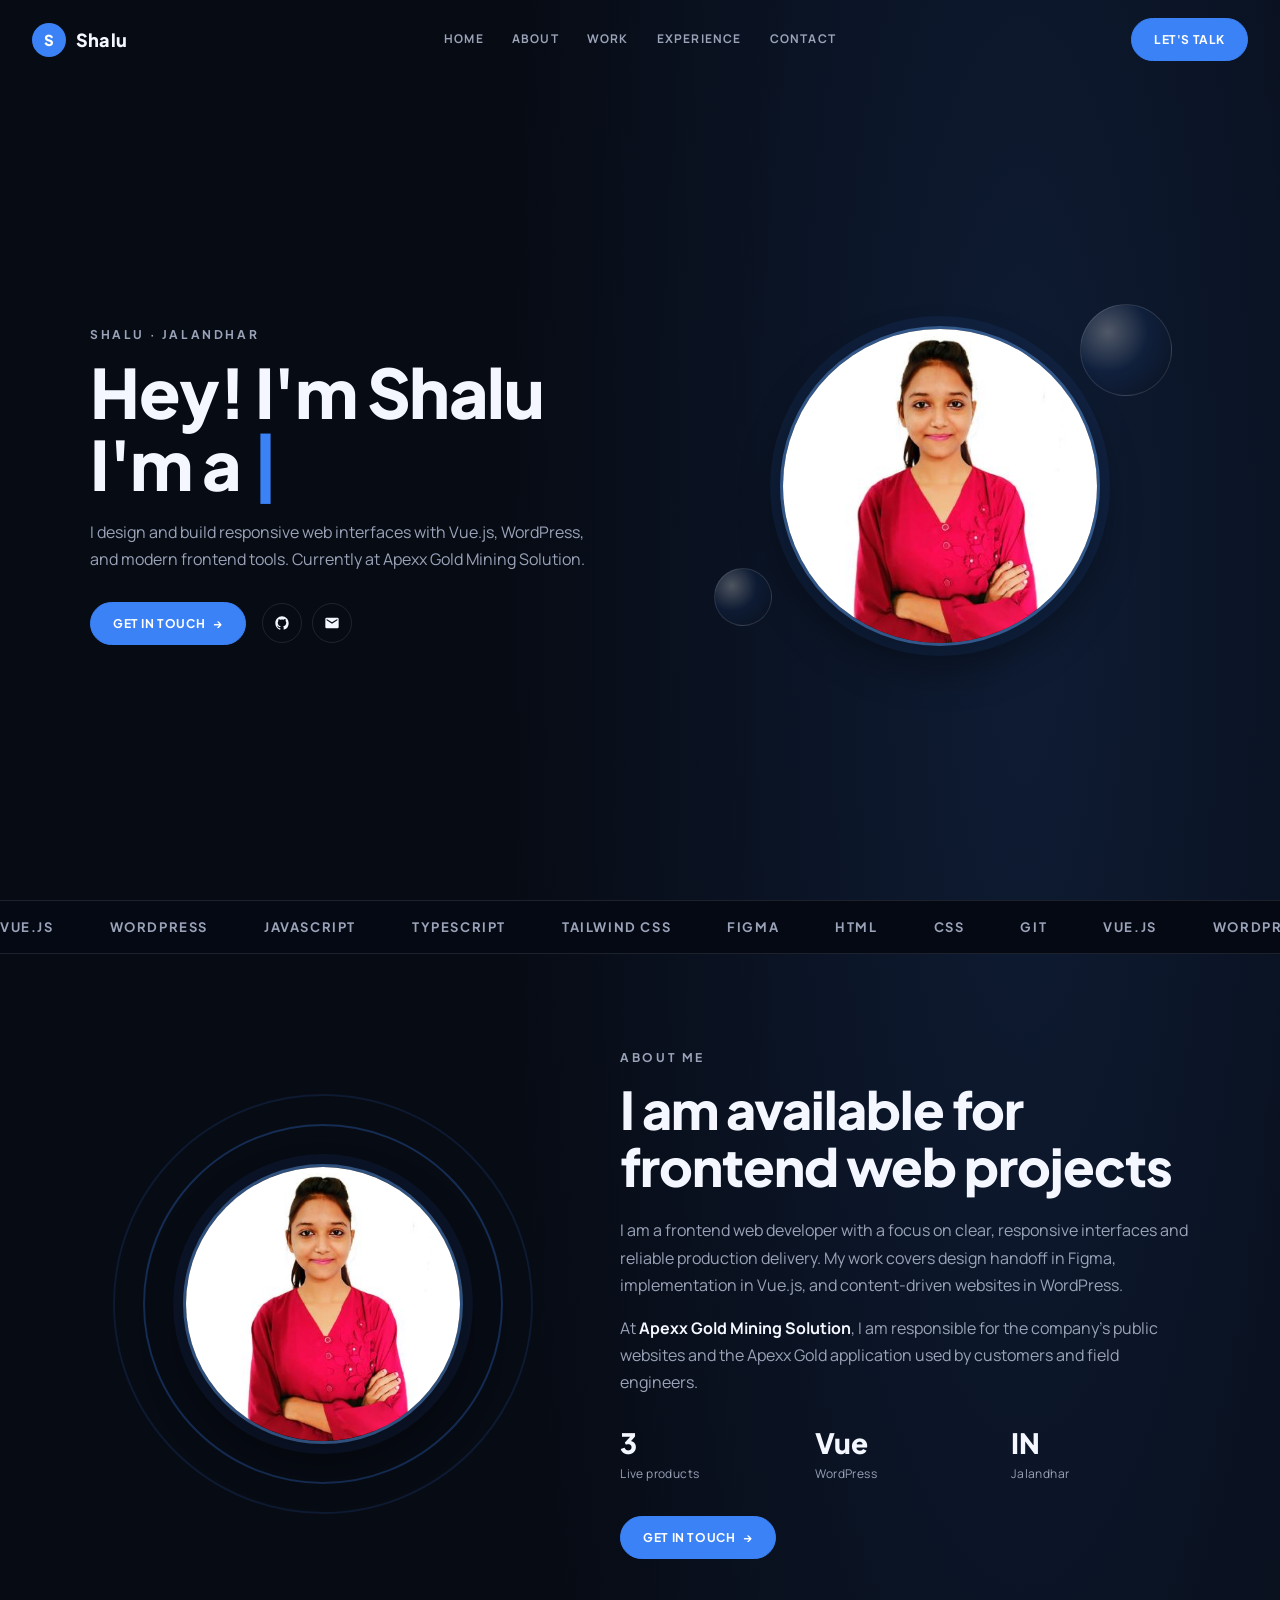
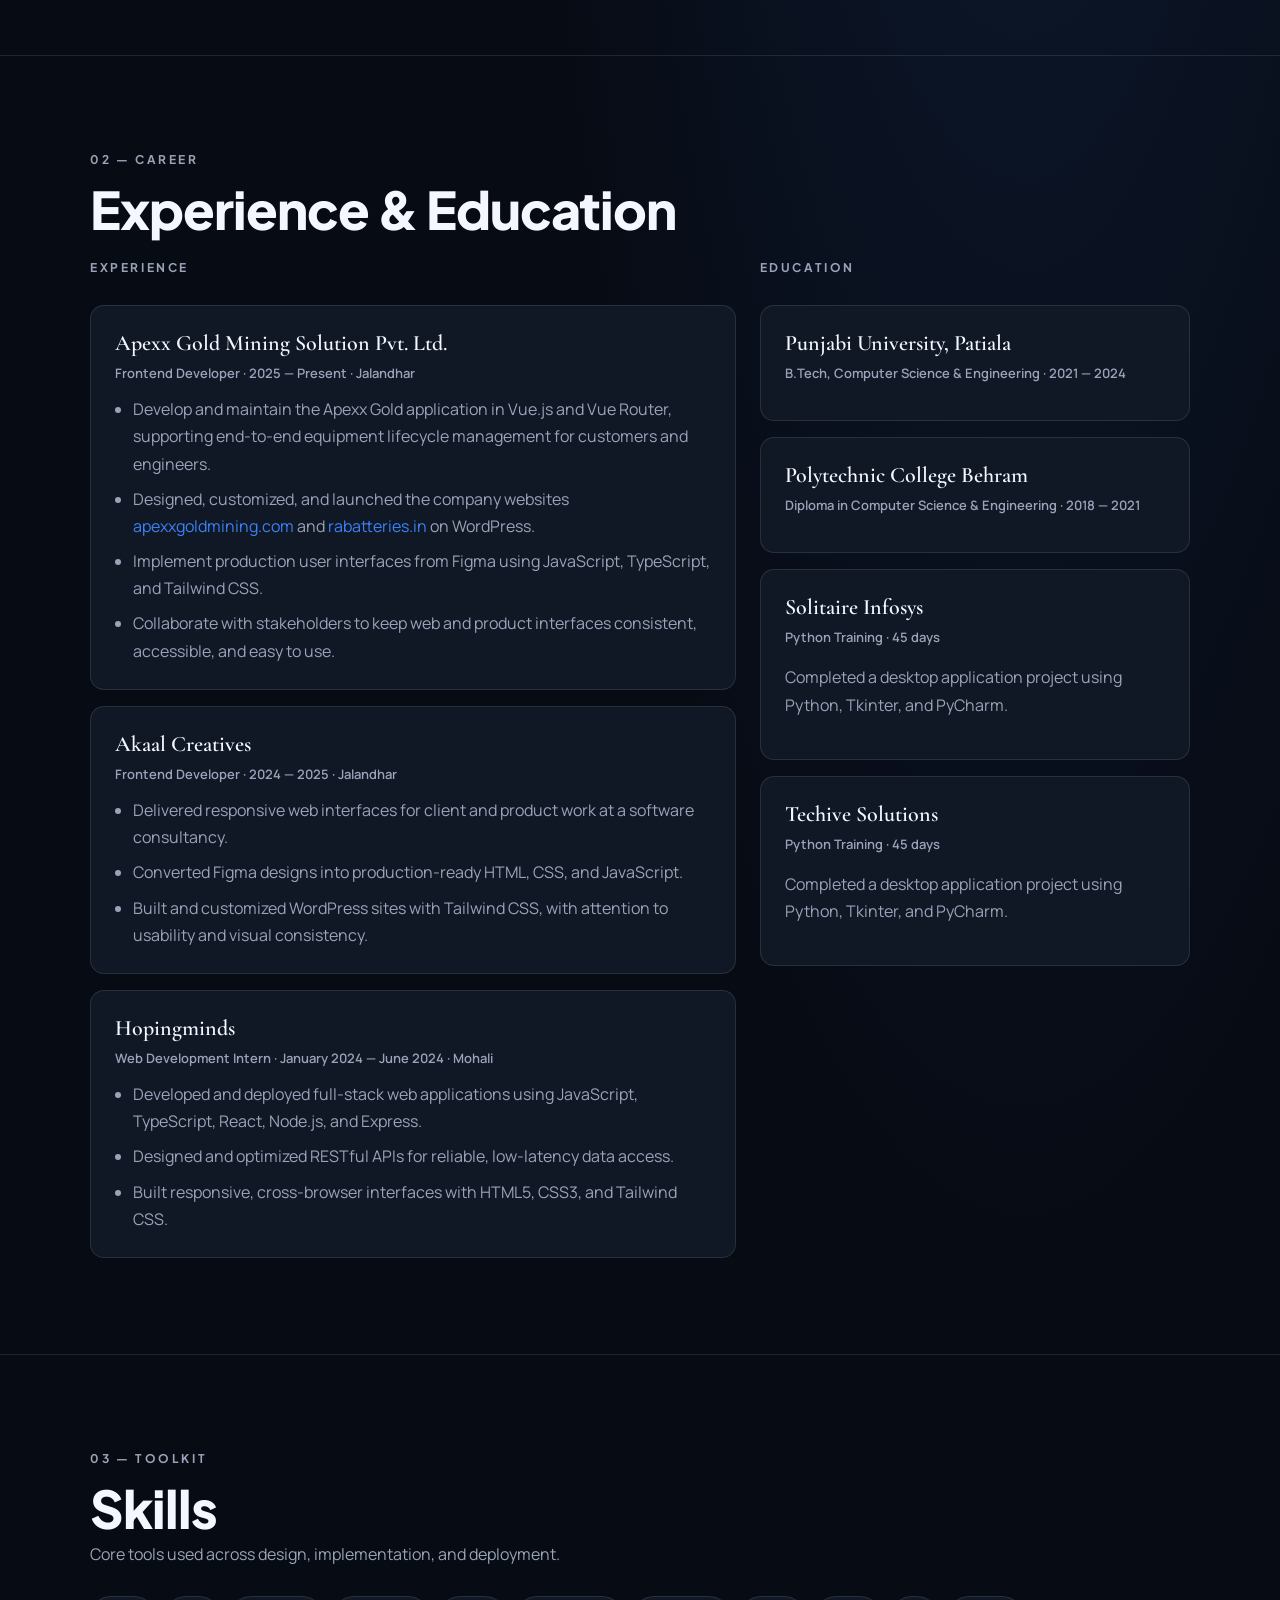
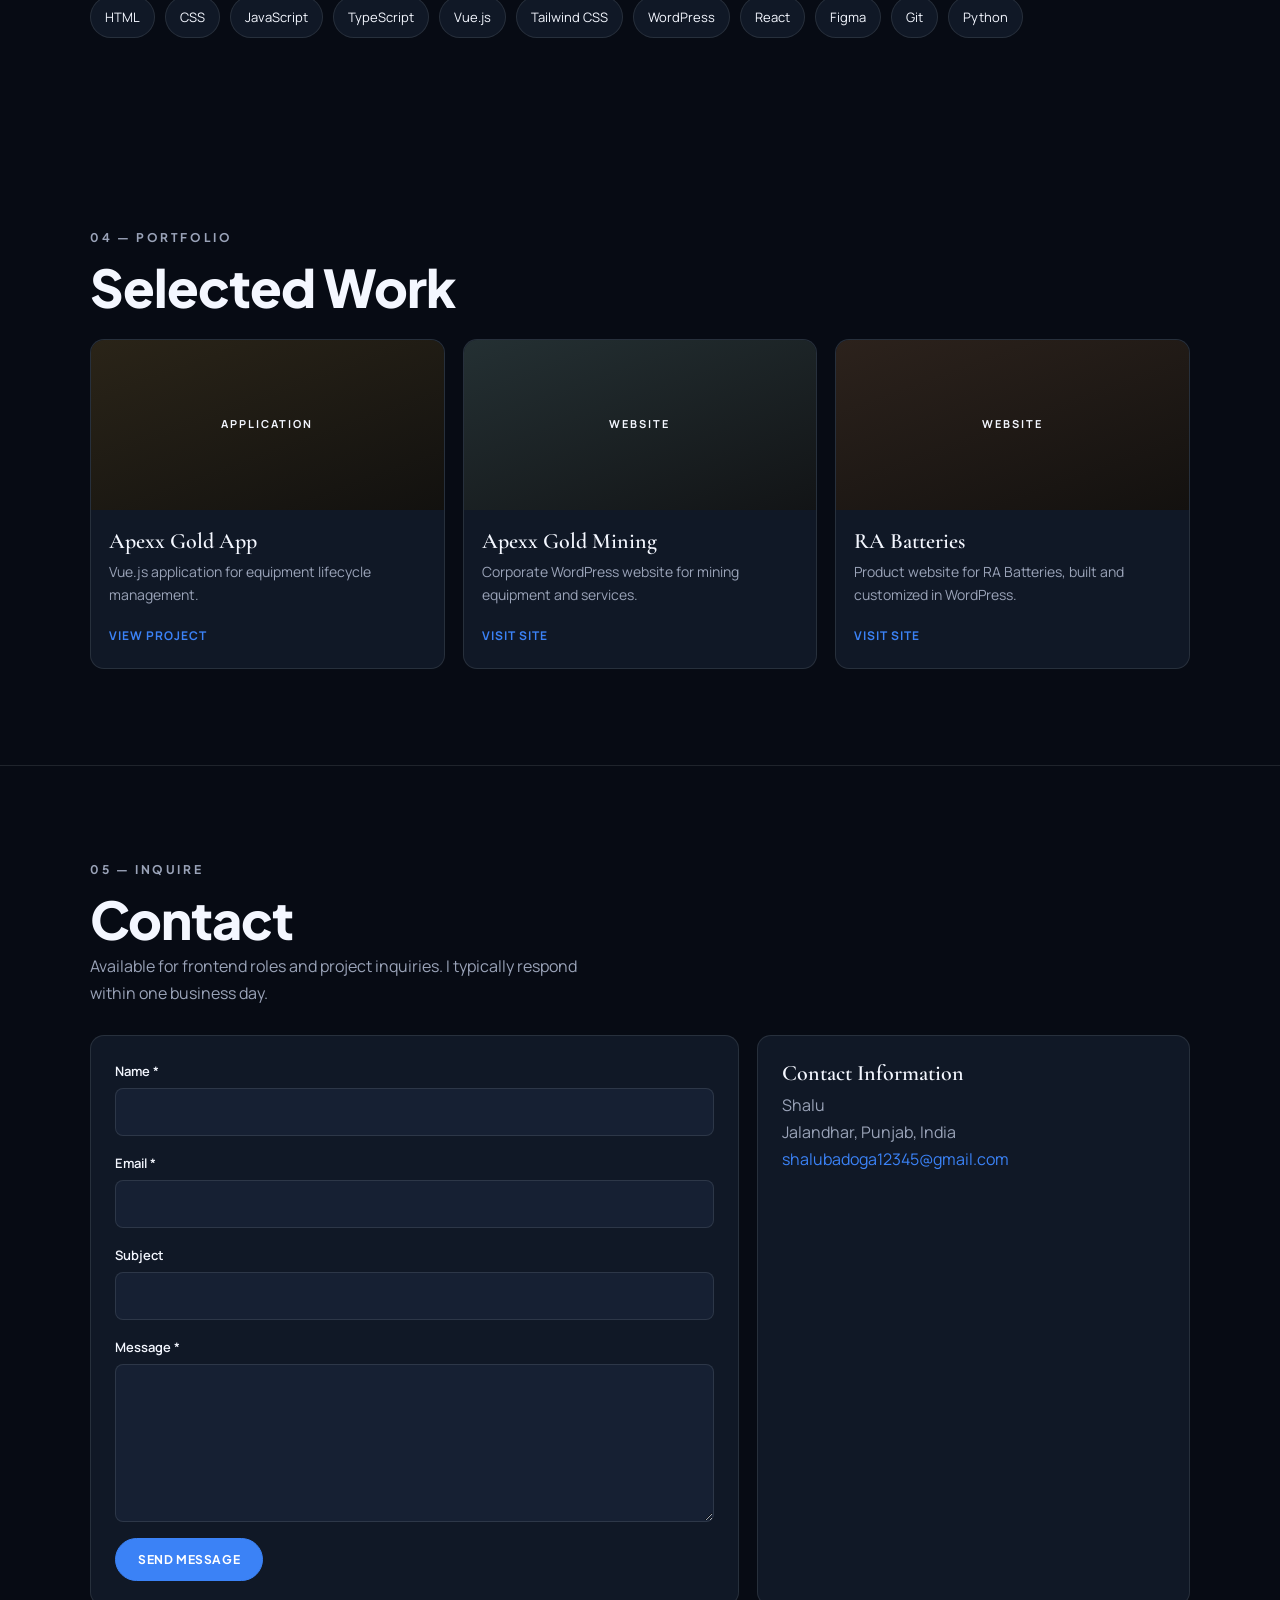
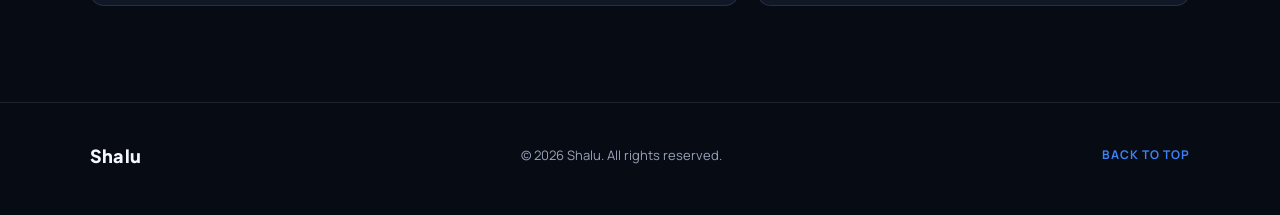
==== commit 7b611e03: "remove contact details" ====
--- a/index.html
+++ b/index.html
@@ -58,9 +58,6 @@
               <a href="mailto:shalubadoga12345@gmail.com" aria-label="Email">
                 <svg viewBox="0 0 24 24" width="16" height="16" aria-hidden="true"><path fill="currentColor" d="M20 4H4a2 2 0 0 0-2 2v12a2 2 0 0 0 2 2h16a2 2 0 0 0 2-2V6a2 2 0 0 0-2-2zm0 4-8 5L4 8V6l8 5 8-5z"/></svg>
               </a>
-              <a href="tel:+916283670890" aria-label="Phone">
-                <svg viewBox="0 0 24 24" width="16" height="16" aria-hidden="true"><path fill="currentColor" d="M6.6 10.8a15.1 15.1 0 0 0 6.6 6.6l2.2-2.2a1 1 0 0 1 1-.25 11.4 11.4 0 0 0 3.6.57 1 1 0 0 1 1 1V20a1 1 0 0 1-1 1A17 17 0 0 1 3 7a1 1 0 0 1 1-1h3.5a1 1 0 0 1 1 1 11.4 11.4 0 0 0 .57 3.6 1 1 0 0 1-.25 1z"/></svg>
-              </a>
             </div>
           </div>
         </div>
@@ -252,10 +249,8 @@
             <p>
               Shalu<br />
               Jalandhar, Punjab, India<br />
-              <a href="tel:+916283670890">+91 62836 70890</a><br />
               <a href="mailto:shalubadoga12345@gmail.com">shalubadoga12345@gmail.com</a>
             </p>
-            <a class="button button-ghost" href="shalu_resume2025.pdf" download>Download Resume</a>
           </div>
         </div>
       </div>
